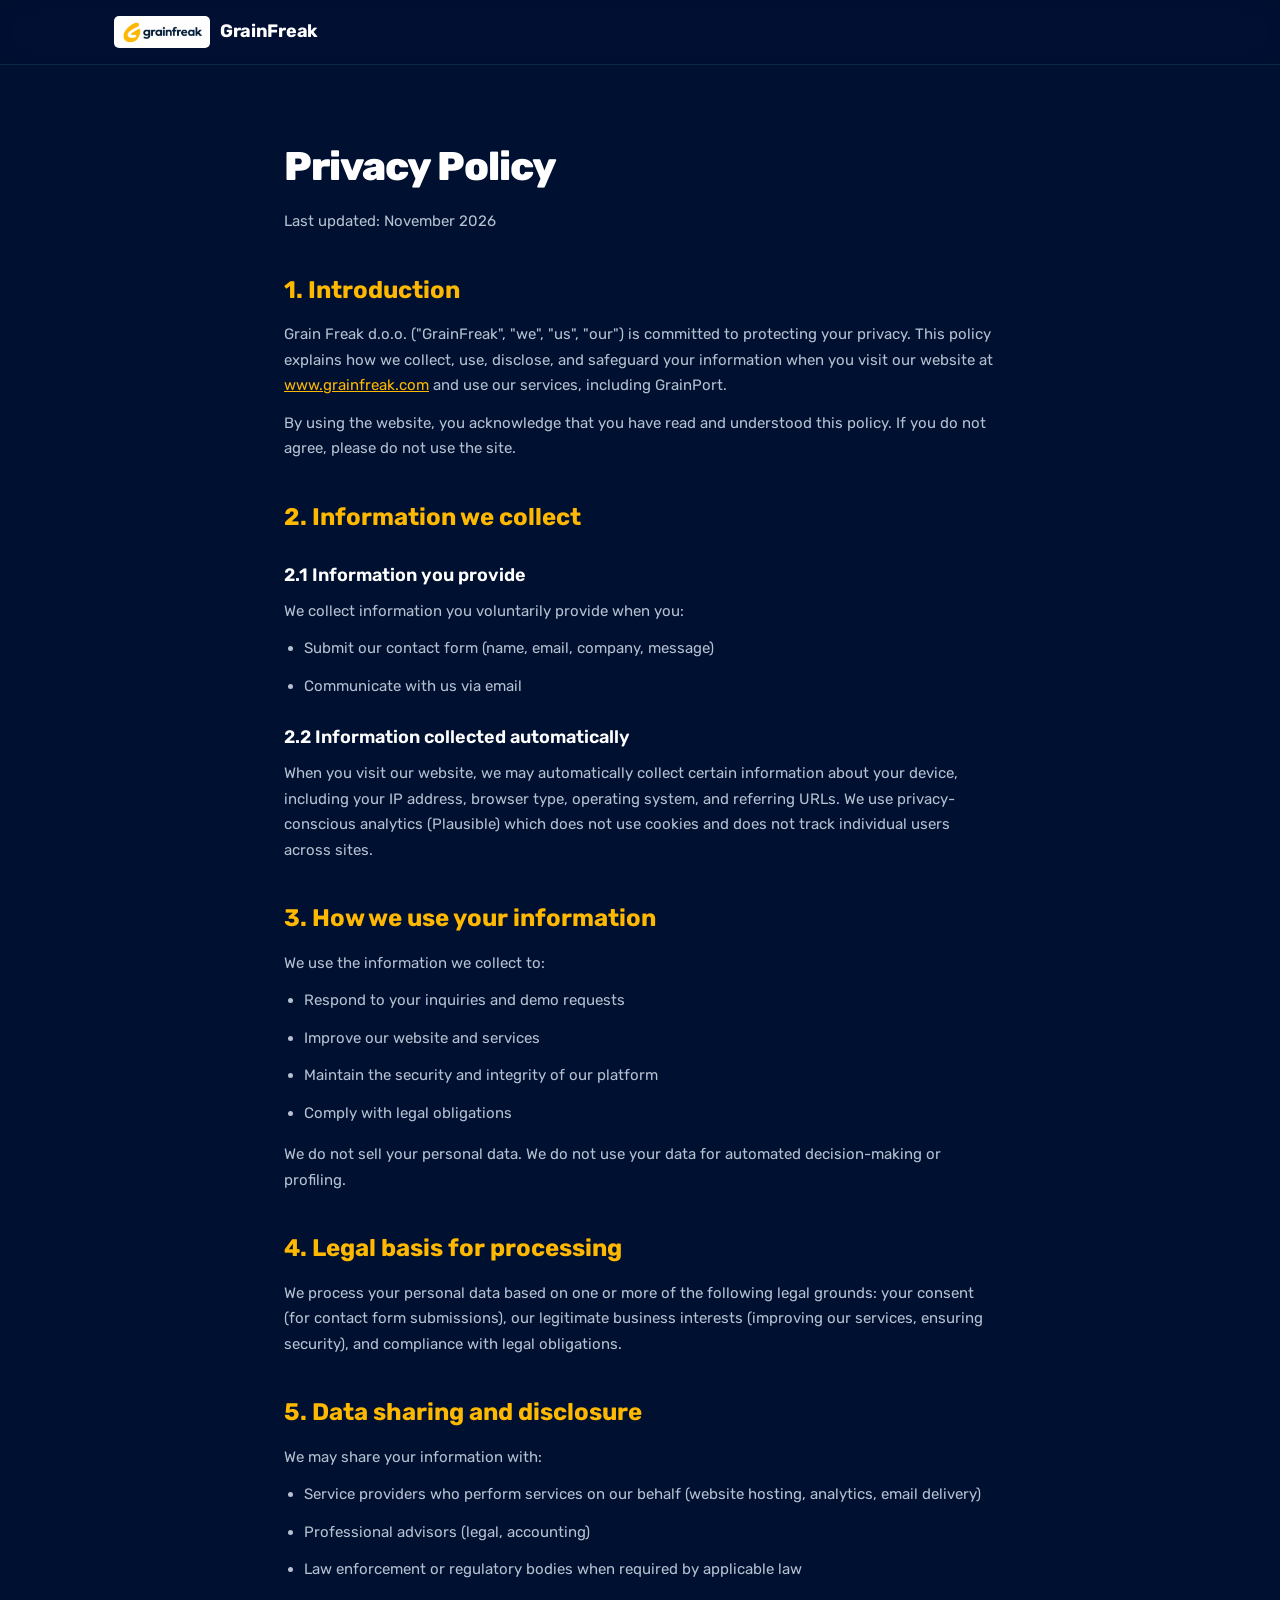
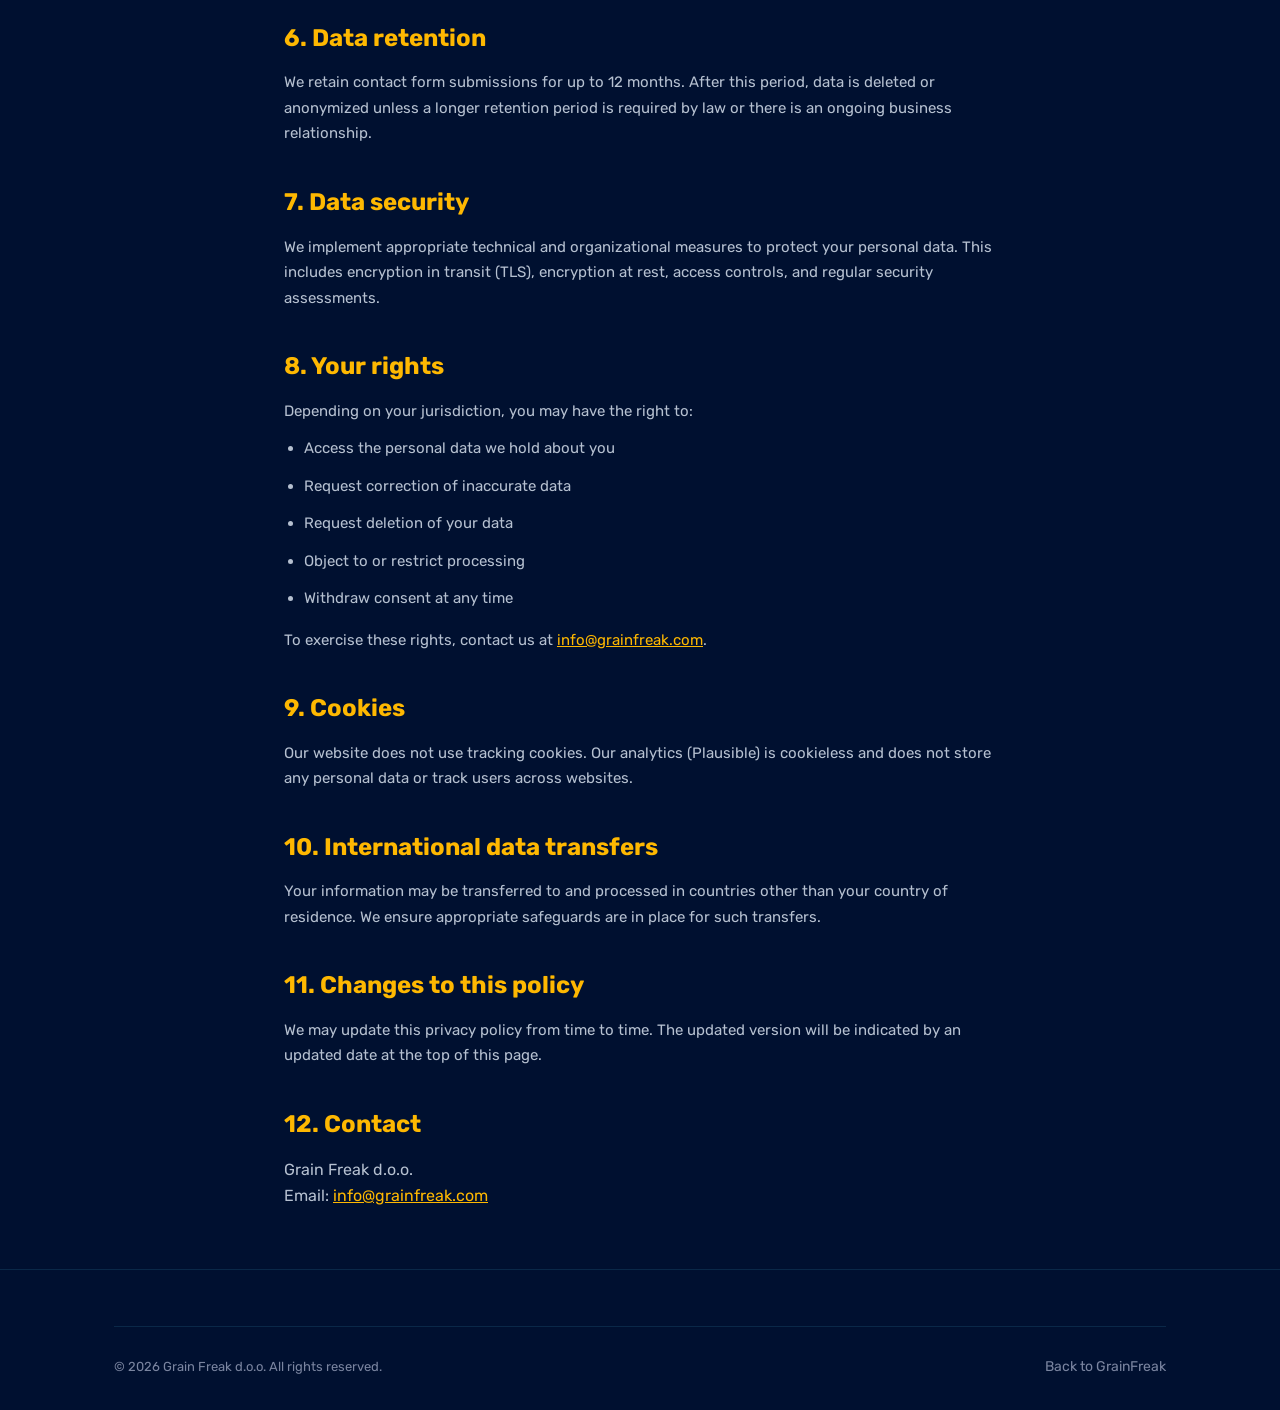
==== privacy.html @ d45683c0 "GrainFreak static website" ====
<!DOCTYPE html>
<html lang="en">
<head>
<meta charset="UTF-8">
<meta name="viewport" content="width=device-width, initial-scale=1.0">
<meta name="description" content="GrainFreak privacy policy — how we collect, use, and protect your data.">
<meta name="robots" content="noindex, follow">
<link rel="canonical" href="https://www.grainfreak.com/privacy">
<title>Privacy Policy — GrainFreak</title>
<link rel="icon" type="image/png" sizes="32x32" href="assets/favicon-32.png">
<link rel="icon" type="image/png" sizes="16x16" href="assets/favicon-16.png">
<link rel="icon" type="image/svg+xml" href="assets/favicon.svg">
<link rel="preconnect" href="https://fonts.googleapis.com">
<link rel="preconnect" href="https://fonts.gstatic.com" crossorigin>
<link href="https://fonts.googleapis.com/css2?family=Rubik:wght@400;500;600;700;800&display=swap" rel="stylesheet">
<link rel="stylesheet" href="assets/styles.css">
<style>
  .legal-page { padding: 80px 0 60px; }
  .legal-page h2 { font-size: 24px; font-weight: 700; color: var(--amber); margin-top: 36px; margin-bottom: 12px; }
  .legal-page h3 { font-size: 18px; font-weight: 600; color: var(--text); margin-top: 24px; margin-bottom: 8px; }
  .legal-page p, .legal-page li { font-size: 15px; color: var(--text-2); line-height: 1.7; margin-bottom: 12px; }
  .legal-page ul { padding-left: 20px; margin-bottom: 16px; }
  .legal-page a { color: var(--amber); text-decoration: underline; }
  .legal-page address { font-style: normal; color: var(--text-2); margin-top: 12px; }
  .legal-date { font-size: 14px; color: var(--text-3); margin-bottom: 32px; }
  .legal-page .wrap { max-width: 760px; }
</style>
</head>
<body>

<a href="#main-content" class="skip-link">Skip to content</a>

<nav role="navigation" aria-label="Main navigation">
  <div class="wrap nav-row">
    <a href="index.html" class="brand" aria-label="GrainFreak home">
      <img src="assets/grainfreak-logo2.jpg" alt="GrainFreak logo" style="height: 32px; border-radius: 5px;">
      <span>GrainFreak</span>
    </a>
  </div>
</nav>

<main id="main-content" class="legal-page">
  <div class="wrap">

    <h1 class="sec-title">Privacy Policy</h1>
    <p class="legal-date">Last updated: November 2026</p>

    <h2>1. Introduction</h2>
    <p>
      Grain Freak d.o.o. ("GrainFreak", "we", "us", "our") is committed to protecting your privacy.
      This policy explains how we collect, use, disclose, and safeguard your information when you visit
      our website at <a href="https://www.grainfreak.com">www.grainfreak.com</a> and use our services,
      including GrainPort.
    </p>
    <p>
      By using the website, you acknowledge that you have read and understood this policy.
      If you do not agree, please do not use the site.
    </p>

    <h2>2. Information we collect</h2>

    <h3>2.1 Information you provide</h3>
    <p>We collect information you voluntarily provide when you:</p>
    <ul>
      <li>Submit our contact form (name, email, company, message)</li>
      <li>Communicate with us via email</li>
    </ul>

    <h3>2.2 Information collected automatically</h3>
    <p>
      When you visit our website, we may automatically collect certain information about your device,
      including your IP address, browser type, operating system, and referring URLs. We use
      privacy-conscious analytics (Plausible) which does not use cookies and does not track
      individual users across sites.
    </p>

    <h2>3. How we use your information</h2>
    <p>We use the information we collect to:</p>
    <ul>
      <li>Respond to your inquiries and demo requests</li>
      <li>Improve our website and services</li>
      <li>Maintain the security and integrity of our platform</li>
      <li>Comply with legal obligations</li>
    </ul>
    <p>We do not sell your personal data. We do not use your data for automated decision-making or profiling.</p>

    <h2>4. Legal basis for processing</h2>
    <p>
      We process your personal data based on one or more of the following legal grounds:
      your consent (for contact form submissions), our legitimate business interests
      (improving our services, ensuring security), and compliance with legal obligations.
    </p>

    <h2>5. Data sharing and disclosure</h2>
    <p>We may share your information with:</p>
    <ul>
      <li>Service providers who perform services on our behalf (website hosting, analytics, email delivery)</li>
      <li>Professional advisors (legal, accounting)</li>
      <li>Law enforcement or regulatory bodies when required by applicable law</li>
    </ul>

    <h2>6. Data retention</h2>
    <p>
      We retain contact form submissions for up to 12 months. After this period, data is
      deleted or anonymized unless a longer retention period is required by law or there is
      an ongoing business relationship.
    </p>

    <h2>7. Data security</h2>
    <p>
      We implement appropriate technical and organizational measures to protect your personal data.
      This includes encryption in transit (TLS), encryption at rest, access controls, and regular
      security assessments.
    </p>

    <h2>8. Your rights</h2>
    <p>Depending on your jurisdiction, you may have the right to:</p>
    <ul>
      <li>Access the personal data we hold about you</li>
      <li>Request correction of inaccurate data</li>
      <li>Request deletion of your data</li>
      <li>Object to or restrict processing</li>
      <li>Withdraw consent at any time</li>
    </ul>
    <p>
      To exercise these rights, contact us at
      <a href="mailto:info@grainfreak.com">info@grainfreak.com</a>.
    </p>

    <h2>9. Cookies</h2>
    <p>
      Our website does not use tracking cookies. Our analytics (Plausible) is cookieless
      and does not store any personal data or track users across websites.
    </p>

    <h2>10. International data transfers</h2>
    <p>
      Your information may be transferred to and processed in countries other than your country
      of residence. We ensure appropriate safeguards are in place for such transfers.
    </p>

    <h2>11. Changes to this policy</h2>
    <p>
      We may update this privacy policy from time to time. The updated version will be indicated
      by an updated date at the top of this page.
    </p>

    <h2>12. Contact</h2>
    <address>
      Grain Freak d.o.o.<br>
      Email: <a href="mailto:info@grainfreak.com">info@grainfreak.com</a>
    </address>

  </div>
</main>

<footer role="contentinfo">
  <div class="wrap">
    <div class="footer-bottom" style="margin-top: 0; border-top: 1px solid var(--border); padding-top: 28px;">
      <span>&copy; 2026 Grain Freak d.o.o. All rights reserved.</span>
      <span><a href="index.html">Back to GrainFreak</a></span>
    </div>
  </div>
</footer>

</body>
</html>
---- assets/styles.css ----
:root {
  --bg: #001030;
  --bg-1: #031535;
  --bg-2: #062040;
  --bg-light: #F8F8F5;
  --surface: #062040;
  --surface-2: #0A2848;
  --surface-light: #FFFFFF;
  --border: #0A2848;
  --border-2: #123055;
  --border-light: #E5E3DE;
  --text: #FFFFFF;
  --text-2: #B5C0D0;
  --text-3: #7A85A0;
  --text-dark: #001030;
  --text-dark-2: #3A4055;
  --text-dark-3: #6A7085;
  --amber: #FEB801;
  --amber-light: #FFCB2E;
  --amber-dark: #C69946;
  --amber-glow: rgba(254, 184, 1, 0.12);
  --amber-glow-strong: rgba(254, 184, 1, 0.2);
  --error: #E5484D;
  --error-bg: rgba(229, 72, 77, 0.1);
  --success: #30A46C;
  --success-bg: rgba(48, 164, 108, 0.1);
  --focus-ring: rgba(254, 184, 1, 0.6);
  --radius: 12px;
  --radius-lg: 20px;
  --max: 1100px;
  --font: 'Rubik', -apple-system, BlinkMacSystemFont, 'Segoe UI', sans-serif;
}

* { margin: 0; padding: 0; box-sizing: border-box; }
html { scroll-behavior: smooth; }
body {
  font-family: var(--font);
  background: var(--bg);
  color: var(--text);
  line-height: 1.65;
  font-size: 16px;
  -webkit-font-smoothing: antialiased;
  overflow-x: hidden;
}
.wrap { max-width: var(--max); margin: 0 auto; padding: 0 24px; }

/* ------ A11Y UTILS ------ */
.sr-only {
  position: absolute; width: 1px; height: 1px; padding: 0; margin: -1px;
  overflow: hidden; clip: rect(0,0,0,0); white-space: nowrap; border: 0;
}
.skip-link {
  position: absolute; top: -100%; left: 16px; z-index: 200;
  padding: 12px 20px; background: var(--amber); color: var(--bg);
  font-weight: 700; font-size: 14px; border-radius: 0 0 8px 8px;
  text-decoration: none; transition: top 0.15s;
}
.skip-link:focus { top: 0; }
.required { color: var(--error); }

/* ------ FOCUS ------ */
:focus-visible {
  outline: 2px solid var(--focus-ring);
  outline-offset: 2px;
  border-radius: 4px;
}
.btn:focus-visible,
.nav-cta:focus-visible,
.tab:focus-visible { outline-offset: 3px; border-radius: 100px; }
input:focus-visible,
textarea:focus-visible,
select:focus-visible {
  border-color: var(--amber) !important;
  box-shadow: 0 0 0 3px var(--amber-glow-strong);
  outline: none;
  border-radius: 8px;
}

/* ------ NAV ------ */
nav {
  position: sticky; top: 0; z-index: 100;
  background: rgba(0, 16, 48, 0.85);
  backdrop-filter: blur(20px) saturate(180%);
  -webkit-backdrop-filter: blur(20px) saturate(180%);
  border-bottom: 1px solid var(--border);
}
.nav-row { display: flex; align-items: center; justify-content: space-between; height: 64px; }
.brand { display: flex; align-items: center; gap: 10px; font-weight: 700; font-size: 18px; color: var(--text); text-decoration: none; letter-spacing: -0.3px; }
.brand img { height: 30px; border-radius: 5px; }
.nav-links { display: flex; gap: 32px; list-style: none; align-items: center; }
.nav-links a { color: var(--text-2); text-decoration: none; font-size: 14px; font-weight: 500; transition: color 0.15s; }
.nav-links a:hover { color: var(--amber); }
.nav-cta { background: var(--amber); color: var(--bg) !important; padding: 8px 18px; border-radius: 100px; font-weight: 600; transition: all 0.15s; }
.nav-cta:hover { background: var(--amber-light); transform: translateY(-1px); box-shadow: 0 4px 20px var(--amber-glow-strong); }
.nav-btn { display: none; background: none; border: none; cursor: pointer; font-size: 20px; color: var(--text); padding: 8px; }

/* ------ HERO ------ */
.hero { padding: 120px 0 100px; position: relative; overflow: hidden; }
.hero-glow {
  position: absolute; top: -30%; right: -10%; width: 700px; height: 700px;
  background: radial-gradient(circle, var(--amber-glow), transparent 60%);
  pointer-events: none; z-index: 0;
}
.hero-glow-2 {
  position: absolute; bottom: -20%; left: -10%; width: 500px; height: 500px;
  background: radial-gradient(circle, var(--amber-glow-strong), transparent 60%);
  pointer-events: none; z-index: 0;
}
.hero-content { position: relative; z-index: 1; text-align: center; max-width: 760px; margin: 0 auto; }
.hero-badge {
  display: inline-flex; align-items: center; gap: 8px;
  background: var(--amber-glow); border: 1px solid rgba(254, 184, 1, 0.2);
  color: var(--amber); padding: 6px 16px; border-radius: 100px;
  font-size: 12px; font-weight: 600; letter-spacing: 0.3px; margin-bottom: 28px;
}
.hero-badge::before { content: ''; width: 6px; height: 6px; border-radius: 50%; background: var(--amber); }
.hero h1 { font-size: 56px; font-weight: 800; line-height: 1.05; letter-spacing: -1.5px; margin-bottom: 24px; }
.hero h1 .a1 { color: var(--amber); }
.hero h1 .a2 { color: var(--text-2); }
.hero-sub { font-size: 19px; color: var(--text-2); margin-bottom: 40px; max-width: 580px; margin-inline: auto; }
.hero-actions { display: flex; gap: 12px; justify-content: center; flex-wrap: wrap; }
.btn { display: inline-flex; align-items: center; gap: 8px; padding: 14px 28px; border-radius: 100px; font-weight: 600; font-size: 15px; text-decoration: none; transition: all 0.15s; cursor: pointer; border: none; font-family: var(--font); }
.btn-amber { background: var(--amber); color: var(--bg); }
.btn-amber:hover { background: var(--amber-light); transform: translateY(-2px); box-shadow: 0 6px 30px var(--amber-glow-strong); }
.btn-line { background: transparent; color: var(--text); border: 1px solid var(--border-2); }
.btn-line:hover { border-color: var(--amber); color: var(--amber); }
.btn:disabled { opacity: 0.5; cursor: not-allowed; transform: none !important; box-shadow: none !important; }

/* ------ LOGO STRIP ------ */
.logo-strip { padding: 40px 0; border-top: 1px solid var(--border); border-bottom: 1px solid var(--border); }
.logo-strip-inner { display: flex; justify-content: center; gap: 48px; flex-wrap: wrap; align-items: center; }
.logo-strip span { font-size: 14px; font-weight: 600; color: var(--text-3); letter-spacing: 0.5px; opacity: 0.5; }

/* ------ SECTIONS ------ */
section { padding: 100px 0; }
.sec-label { font-size: 12px; font-weight: 700; letter-spacing: 1.2px; text-transform: uppercase; color: var(--amber); margin-bottom: 14px; }
.sec-title { font-size: 40px; font-weight: 800; line-height: 1.1; letter-spacing: -1px; margin-bottom: 20px; }
.sec-desc { font-size: 17px; color: var(--text-2); max-width: 540px; margin-bottom: 56px; }
.centered { text-align: center; }
.centered .sec-desc { margin-inline: auto; }

/* ------ LIGHT SECTIONS ------ */
section.light {
  background: var(--bg-light) url('assets/bg-image.jpg') no-repeat center center / cover;
  background-attachment: fixed;
  color: var(--text-dark);
}
section.light .sec-label { color: var(--amber-dark); }
section.light .sec-title { color: var(--text-dark); }
section.light .sec-desc { color: var(--text-dark-2); }
section.light .card { background: rgba(255,255,255,0.92); border-color: var(--border-light); color: var(--text-dark); backdrop-filter: blur(6px); }
section.light .card h3 { color: var(--text-dark); }
section.light .card p { color: var(--text-dark-3); }
section.light .card:hover { border-color: var(--amber); box-shadow: 0 8px 32px var(--amber-glow-strong); }
section.light .card-icon { background: var(--amber-glow); }
section.light .card-icon svg { color: var(--amber-dark); }
section.light .tab { background: rgba(255,255,255,0.92); border-color: var(--border-light); color: var(--text-dark-3); }
section.light .tab:hover { border-color: #D5D5D0; color: var(--text-dark); }
section.light .tab.active { background: var(--amber); color: var(--bg); border-color: var(--amber); }
section.light .showcase h3 { color: var(--text-dark); }
section.light .showcase p { color: var(--text-dark-2); }
section.light .checklist li { color: var(--text-dark); }
section.light .pilot-card { background: rgba(255,255,255,0.92); border-color: var(--border-light); color: var(--text-dark); backdrop-filter: blur(6px); }
section.light .pilot-card h3 { color: var(--text-dark); }
section.light .pilot-card p { color: var(--text-dark-2); }
section.light .pilot-icon { background: var(--amber-glow); }
section.light .pilot-icon svg { color: var(--amber-dark); }

/* ------ CARDS ------ */
.cards { display: grid; grid-template-columns: repeat(3, 1fr); gap: 20px; }
.card { background: var(--surface); border: 1px solid var(--border); border-radius: var(--radius); padding: 32px 28px; transition: all 0.25s; }
.card:hover { border-color: var(--amber); background: var(--surface-2); transform: translateY(-4px); box-shadow: 0 8px 32px var(--amber-glow-strong); }
.card-icon { width: 44px; height: 44px; border-radius: 12px; display: flex; align-items: center; justify-content: center; background: var(--amber-glow); margin-bottom: 22px; }
.card-icon svg { width: 22px; height: 22px; color: var(--amber); }
.card h3 { font-size: 18px; font-weight: 700; color: var(--text); margin-bottom: 10px; }
.card p { font-size: 14px; color: var(--text-2); line-height: 1.6; }

/* ------ HOW IT WORKS ------ */
.steps { display: flex; align-items: flex-start; gap: 0; margin-bottom: 48px; }
.step { flex: 1; text-align: center; padding: 0 12px; }
.step-num { font-size: 48px; font-weight: 800; color: var(--amber); letter-spacing: -1px; line-height: 1; margin-bottom: 16px; }
.step-title { font-size: 18px; font-weight: 700; color: var(--text); margin-bottom: 10px; }
.step-desc { font-size: 14px; color: var(--text-2); line-height: 1.6; }
.step-arrow { display: flex; align-items: flex-start; padding-top: 18px; font-size: 24px; color: var(--amber); opacity: 0.4; flex-shrink: 0; }
.info-callout {
  border-left: 4px solid var(--amber);
  background: var(--amber-glow);
  border-radius: 0 8px 8px 0;
  padding: 20px 24px;
  max-width: 700px;
  margin: 0 auto;
}
.info-callout p { font-size: 14px; color: var(--text-2); line-height: 1.6; }
.info-callout strong { color: var(--amber); }

/* ------ SHOWCASE ------ */
.showcase { display: grid; grid-template-columns: 1fr 1fr; gap: 56px; align-items: center; margin-bottom: 80px; }
.showcase.flip { direction: rtl; }
.showcase.flip > * { direction: ltr; }
.showcase-visual { background: var(--surface); border: 1px solid var(--border); border-radius: var(--radius-lg); min-height: 340px; display: flex; align-items: center; justify-content: center; overflow: hidden; position: relative; }
.showcase-visual::before { content: ''; position: absolute; inset: 0; background: radial-gradient(circle at 50% 40%, var(--amber-glow), transparent 70%); pointer-events: none; }
.badge { display: inline-block; font-size: 11px; font-weight: 600; text-transform: uppercase; letter-spacing: 0.5px; padding: 5px 14px; border-radius: 100px; margin-bottom: 18px; }
.b-live { background: var(--amber); color: var(--bg); }
.b-dev { background: var(--surface-2); color: var(--amber); border: 1px solid var(--amber); }
.showcase h3 { font-size: 26px; font-weight: 700; color: var(--text); margin-bottom: 16px; }
.showcase p { font-size: 15px; color: var(--text-2); margin-bottom: 24px; }
.checklist { list-style: none; margin-bottom: 28px; }
.checklist li { display: flex; align-items: flex-start; gap: 10px; font-size: 14px; color: var(--text); margin-bottom: 12px; }
.checklist li::before { content: '✓'; color: var(--amber); font-weight: 700; flex-shrink: 0; }

/* ------ TABS ------ */
.tabs { display: flex; gap: 8px; margin-bottom: 32px; flex-wrap: wrap; justify-content: center; }
.tab { padding: 10px 20px; border-radius: 100px; background: var(--surface); border: 1px solid var(--border); color: var(--text-2); font-size: 14px; font-weight: 600; cursor: pointer; transition: all 0.15s; font-family: var(--font); }
.tab:hover { color: var(--text); border-color: var(--border-2); }
.tab.active { background: var(--amber); color: var(--bg); border-color: var(--amber); }
.tab-content { display: none; }
.tab-content.active { display: block; animation: fadeIn 0.3s ease; }
@keyframes fadeIn { from { opacity: 0; transform: translateY(8px); } to { opacity: 1; transform: none; } }

/* ------ PILOT PROGRAM ------ */
.pilot-cards { display: grid; grid-template-columns: repeat(3, 1fr); gap: 20px; margin-top: 56px; }
.pilot-card { background: var(--surface); border: 1px solid var(--border); border-radius: var(--radius); padding: 32px 28px; text-align: center; transition: all 0.25s; }
.pilot-card:hover { border-color: var(--amber); background: var(--surface-2); transform: translateY(-4px); box-shadow: 0 8px 32px var(--amber-glow-strong); }
.pilot-icon { width: 48px; height: 48px; border-radius: 14px; display: flex; align-items: center; justify-content: center; background: var(--amber-glow); margin: 0 auto 20px auto; }
.pilot-icon svg { width: 24px; height: 24px; color: var(--amber); }
.pilot-card h3 { font-size: 18px; font-weight: 700; color: var(--text); margin-bottom: 10px; }
.pilot-card p { font-size: 14px; color: var(--text-2); line-height: 1.6; }
.pilot-cta { text-align: center; margin-top: 40px; }

/* ------ CTA & CONTACT ------ */
.cta-band { background: linear-gradient(135deg, var(--bg-1), var(--surface)); border: 1px solid var(--border-2); border-radius: 28px; padding: 64px 48px; text-align: center; margin: 80px 0; position: relative; overflow: hidden; }
.cta-band::before { content: ''; position: absolute; inset: 0; background: radial-gradient(circle at 30% 50%, var(--amber-glow-strong), transparent 60%); pointer-events: none; }
.cta-band > * { position: relative; z-index: 1; }
.cta-band h2 { font-size: 36px; font-weight: 800; color: var(--text); margin-bottom: 16px; letter-spacing: -0.5px; }
.cta-band p { font-size: 16px; color: var(--text-2); margin-bottom: 32px; max-width: 480px; margin-inline: auto; }
.cta-band .btn { background: var(--amber); color: var(--bg); }
.cta-band .btn:hover { background: var(--amber-light); transform: translateY(-2px); box-shadow: 0 6px 30px var(--amber-glow-strong); }
.contact-alt { margin-top: 24px; }
.contact-alt p { font-size: 14px; color: var(--text-3); }
.contact-alt a { color: var(--amber); text-decoration: none; font-weight: 500; }
.contact-alt a:hover { color: var(--amber-light); }

/* ------ CONTACT FORM ------ */
.contact-form { text-align: left; max-width: 560px; margin: 32px auto 0 auto; }
.form-row { display: grid; grid-template-columns: 1fr 1fr; gap: 16px; }
.form-group { margin-bottom: 16px; }
.form-group label { display: block; font-size: 13px; font-weight: 600; color: var(--text-2); margin-bottom: 6px; }
.form-group input,
.form-group textarea,
.form-group select {
  width: 100%; padding: 12px 16px;
  background: rgba(255,255,255,0.08); border: 1px solid var(--border-2);
  border-radius: 8px; color: var(--text); font-size: 15px;
  font-family: var(--font); line-height: 1.5;
  transition: border-color 0.15s, box-shadow 0.15s;
}
.form-group input::placeholder,
.form-group textarea::placeholder { color: var(--text-3); }
.form-group select { appearance: none; background-image: url("data:image/svg+xml,%3Csvg xmlns='http://www.w3.org/2000/svg' width='12' height='12' viewBox='0 0 12 12'%3E%3Cpath fill='%237A85A0' d='M6 8L1 3h10z'/%3E%3C/svg%3E"); background-repeat: no-repeat; background-position: right 16px center; padding-right: 40px; cursor: pointer; }
.form-group select option { background: var(--bg-1); color: var(--text); }
.form-group input.input-error,
.form-group textarea.input-error,
.form-group select.input-error { border-color: var(--error); background: var(--error-bg); }
.form-error { display: none; font-size: 12px; color: var(--error); margin-top: 4px; }
.form-error.visible { display: block; }
.form-status { margin-top: 20px; font-size: 14px; }
.form-status.success { color: var(--success); background: var(--success-bg); border: 1px solid var(--success); border-radius: 8px; padding: 14px 18px; }
.form-status.error { color: var(--error); background: var(--error-bg); border: 1px solid var(--error); border-radius: 8px; padding: 14px 18px; }
.form-submit { width: 100%; justify-content: center; margin-top: 8px; }

/* ------ FOOTER ------ */
footer { border-top: 1px solid var(--border); padding: 56px 0 32px; }
.footer-grid { display: grid; grid-template-columns: 2fr 1fr 1fr; gap: 48px; }
.footer-brand p { font-size: 14px; color: var(--text-3); margin-top: 14px; max-width: 320px; line-height: 1.6; }
footer h4 { font-size: 13px; font-weight: 600; color: var(--text); margin-bottom: 16px; text-transform: uppercase; letter-spacing: 0.5px; }
footer ul { list-style: none; }
footer li { margin-bottom: 12px; }
footer li a, footer a { color: var(--text-3); text-decoration: none; font-size: 14px; transition: color 0.15s; }
footer li a:hover, footer a:hover { color: var(--amber); }
.footer-bottom { margin-top: 40px; padding-top: 28px; border-top: 1px solid var(--border); display: flex; justify-content: space-between; align-items: center; font-size: 13px; color: var(--text-3); }
.footer-bottom a { color: var(--text-3); }
.footer-bottom a:hover { color: var(--amber); }

/* ------ RESPONSIVE ------ */
@media (max-width: 768px) {
  .hero h1 { font-size: 36px; }
  .sec-title { font-size: 28px; }
  .cards, .pilot-cards { grid-template-columns: 1fr; }
  .showcase { grid-template-columns: 1fr; gap: 32px; }
  .showcase.flip { direction: ltr; }
  .steps { flex-direction: column; gap: 32px; }
  .step-arrow { display: none; }
  .form-row { grid-template-columns: 1fr; }
  .metrics { grid-template-columns: repeat(2, 1fr); }
  .nav-links { display: none; position: absolute; top: 64px; left: 0; right: 0; background: var(--bg-1); flex-direction: column; padding: 16px 24px; border-bottom: 1px solid var(--border); gap: 12px; }
  .nav-links.open { display: flex; }
  .nav-btn { display: block; }
  .footer-grid { grid-template-columns: 1fr; }
  .cta-band { padding: 40px 24px; }
  section.light { background-attachment: scroll; }
}
@media (max-width: 480px) { .metrics { grid-template-columns: 1fr; } }
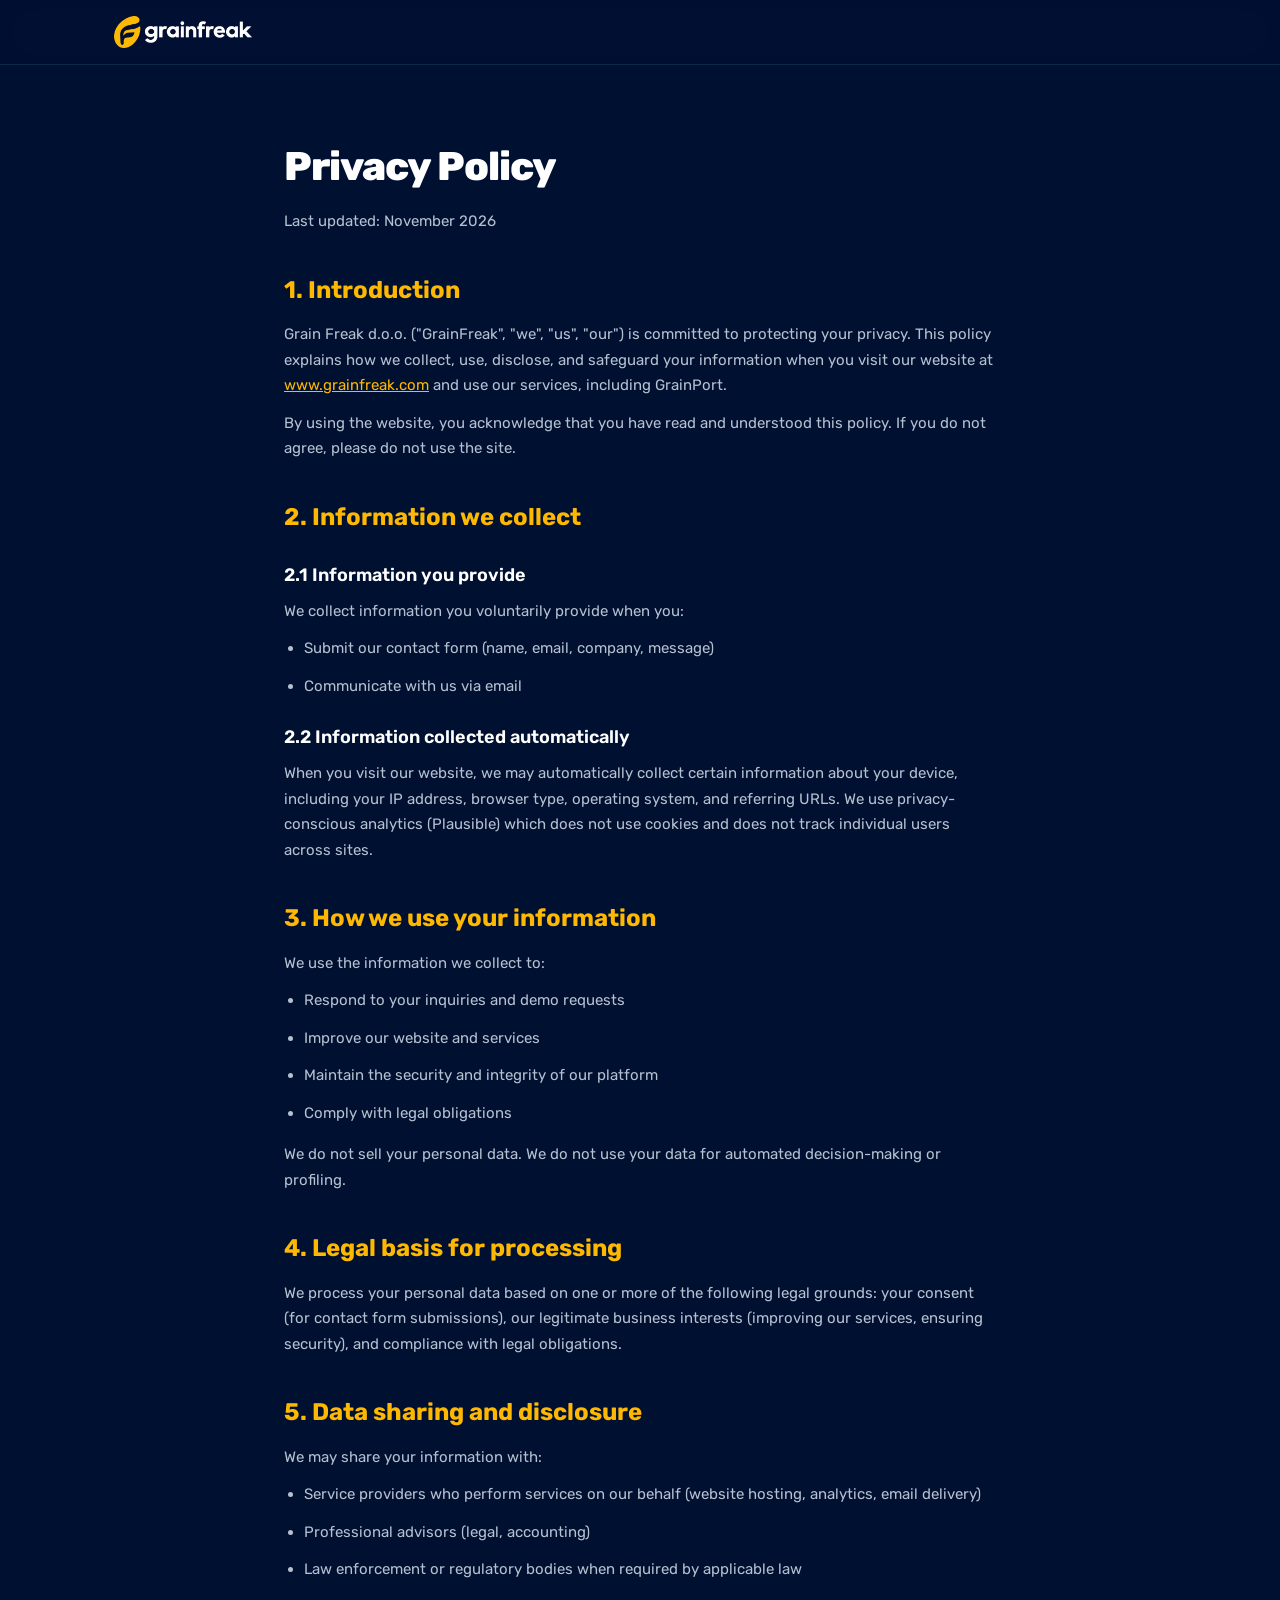
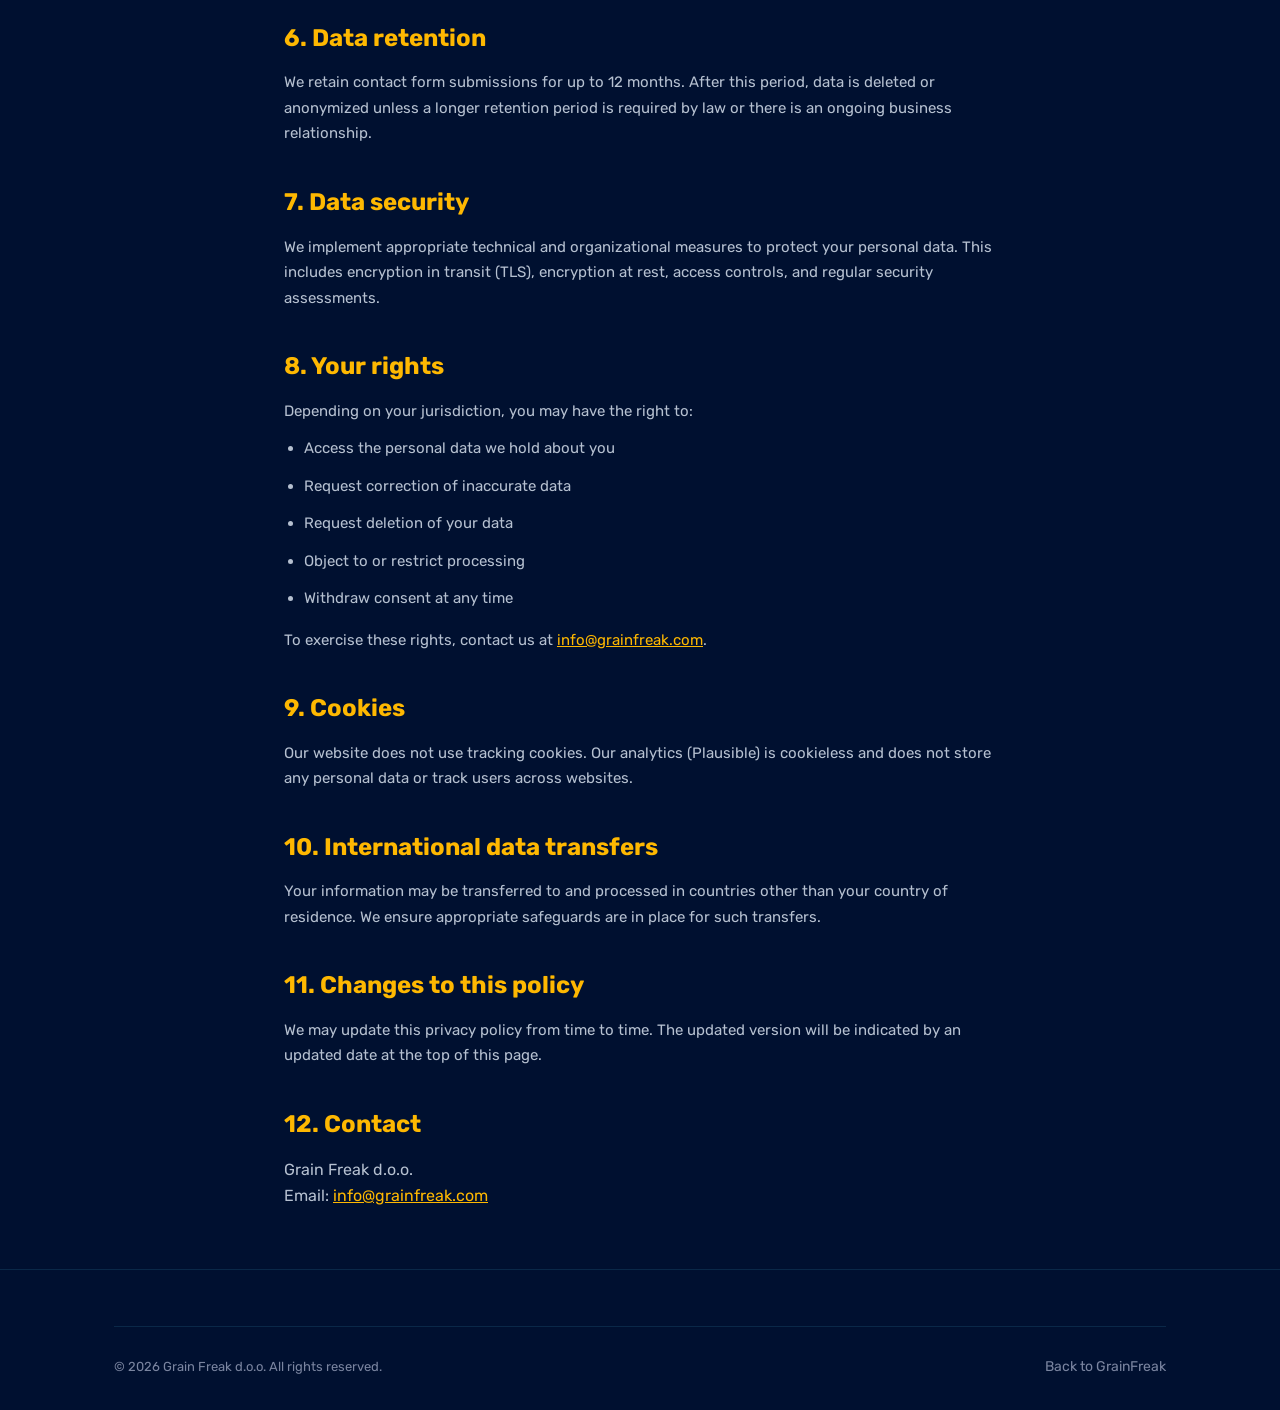
==== commit cd315ff8: "Updated static website for CloudFlare" ====
--- a/privacy.html
+++ b/privacy.html
@@ -9,7 +9,6 @@
 <title>Privacy Policy — GrainFreak</title>
 <link rel="icon" type="image/png" sizes="32x32" href="assets/favicon-32.png">
 <link rel="icon" type="image/png" sizes="16x16" href="assets/favicon-16.png">
-<link rel="icon" type="image/svg+xml" href="assets/favicon.svg">
 <link rel="preconnect" href="https://fonts.googleapis.com">
 <link rel="preconnect" href="https://fonts.gstatic.com" crossorigin>
 <link href="https://fonts.googleapis.com/css2?family=Rubik:wght@400;500;600;700;800&display=swap" rel="stylesheet">
@@ -33,8 +32,7 @@
 <nav role="navigation" aria-label="Main navigation">
   <div class="wrap nav-row">
     <a href="index.html" class="brand" aria-label="GrainFreak home">
-      <img src="assets/grainfreak-logo2.jpg" alt="GrainFreak logo" style="height: 32px; border-radius: 5px;">
-      <span>GrainFreak</span>
+      <img src="assets/grainfreak-logo.png" alt="GrainFreak" style="height: 32px; width: auto;">
     </a>
   </div>
 </nav>
--- a/assets/styles.css
+++ b/assets/styles.css
@@ -85,8 +85,8 @@
   border-bottom: 1px solid var(--border);
 }
 .nav-row { display: flex; align-items: center; justify-content: space-between; height: 64px; }
-.brand { display: flex; align-items: center; gap: 10px; font-weight: 700; font-size: 18px; color: var(--text); text-decoration: none; letter-spacing: -0.3px; }
-.brand img { height: 30px; border-radius: 5px; }
+.brand { display: flex; align-items: center; font-weight: 700; font-size: 18px; color: var(--text); text-decoration: none; letter-spacing: -0.3px; }
+.brand img { height: 34px; width: auto; display: block; }
 .nav-links { display: flex; gap: 32px; list-style: none; align-items: center; }
 .nav-links a { color: var(--text-2); text-decoration: none; font-size: 14px; font-weight: 500; transition: color 0.15s; }
 .nav-links a:hover { color: var(--amber); }
@@ -141,7 +141,7 @@
 
 /* ------ LIGHT SECTIONS ------ */
 section.light {
-  background: var(--bg-light) url('assets/bg-image.jpg') no-repeat center center / cover;
+  background: var(--bg-light) url('bg-image.jpg') no-repeat center center / cover;
   background-attachment: fixed;
   color: var(--text-dark);
 }
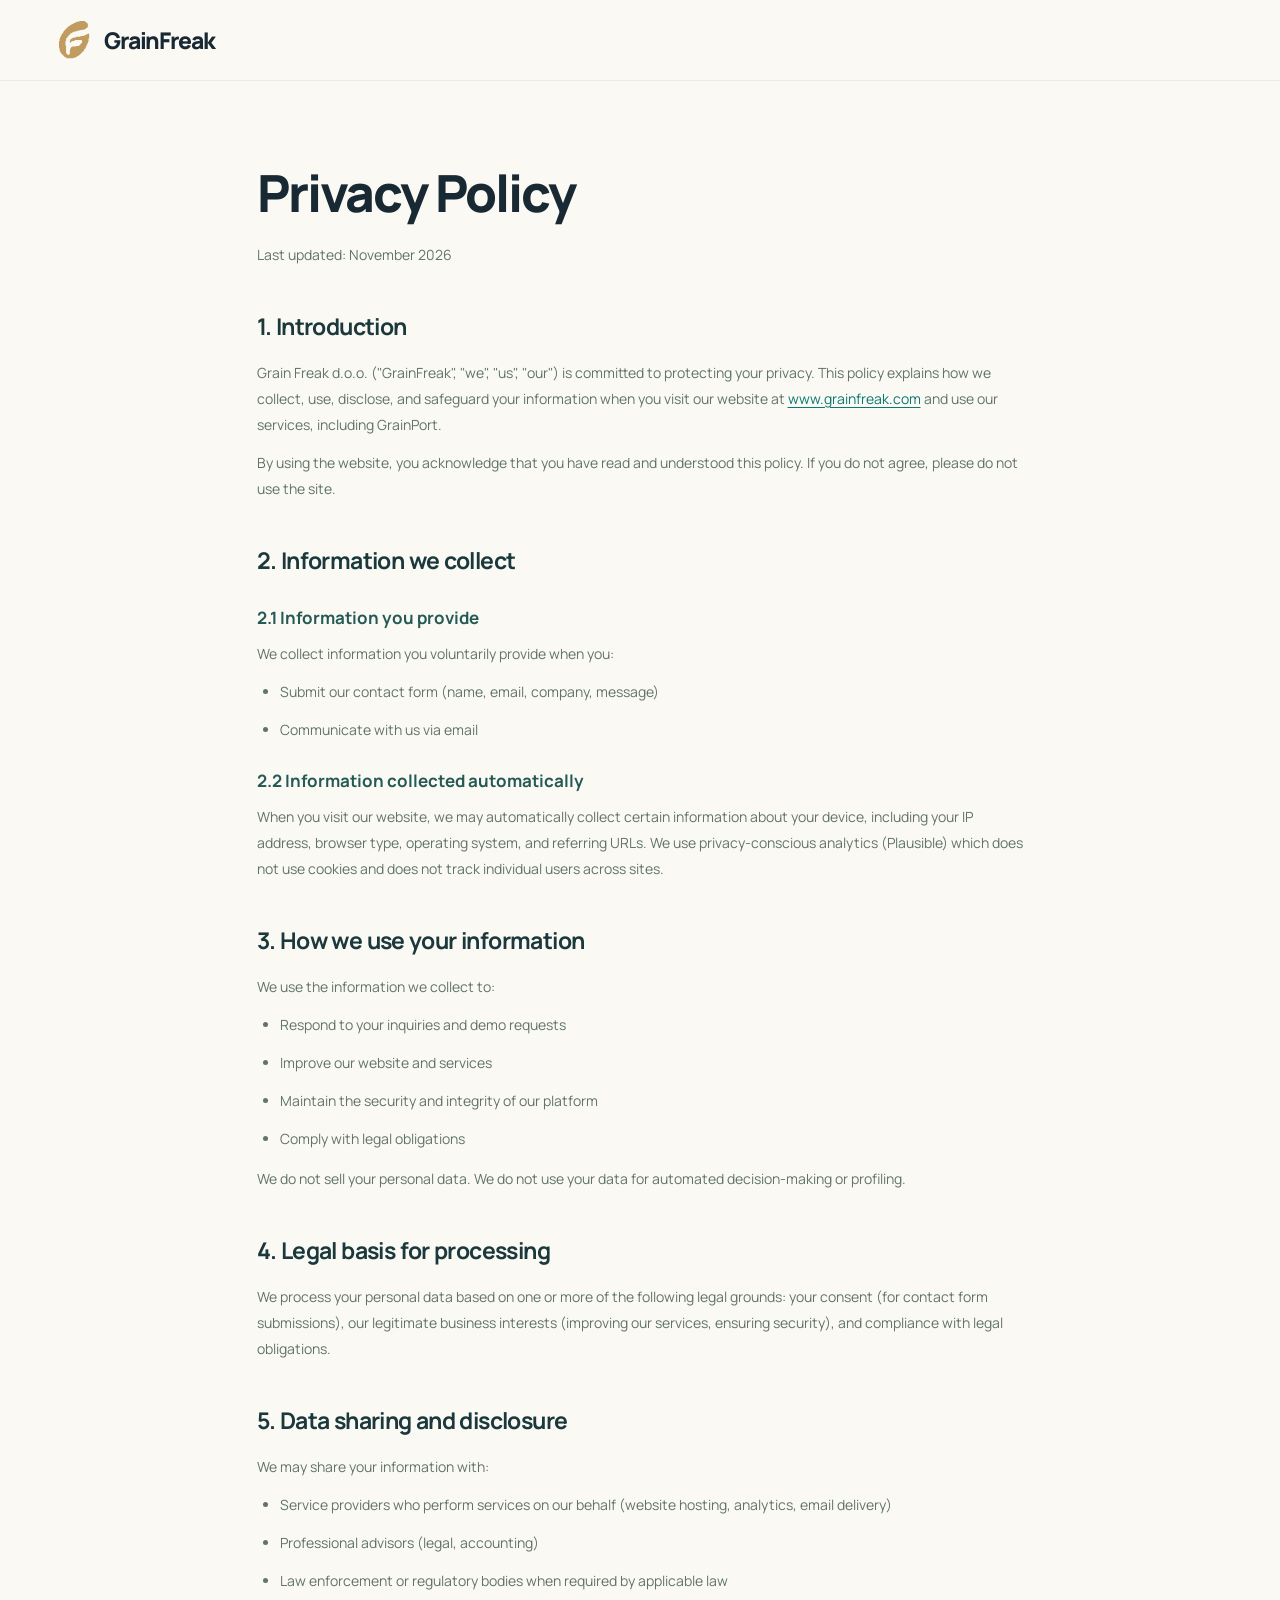
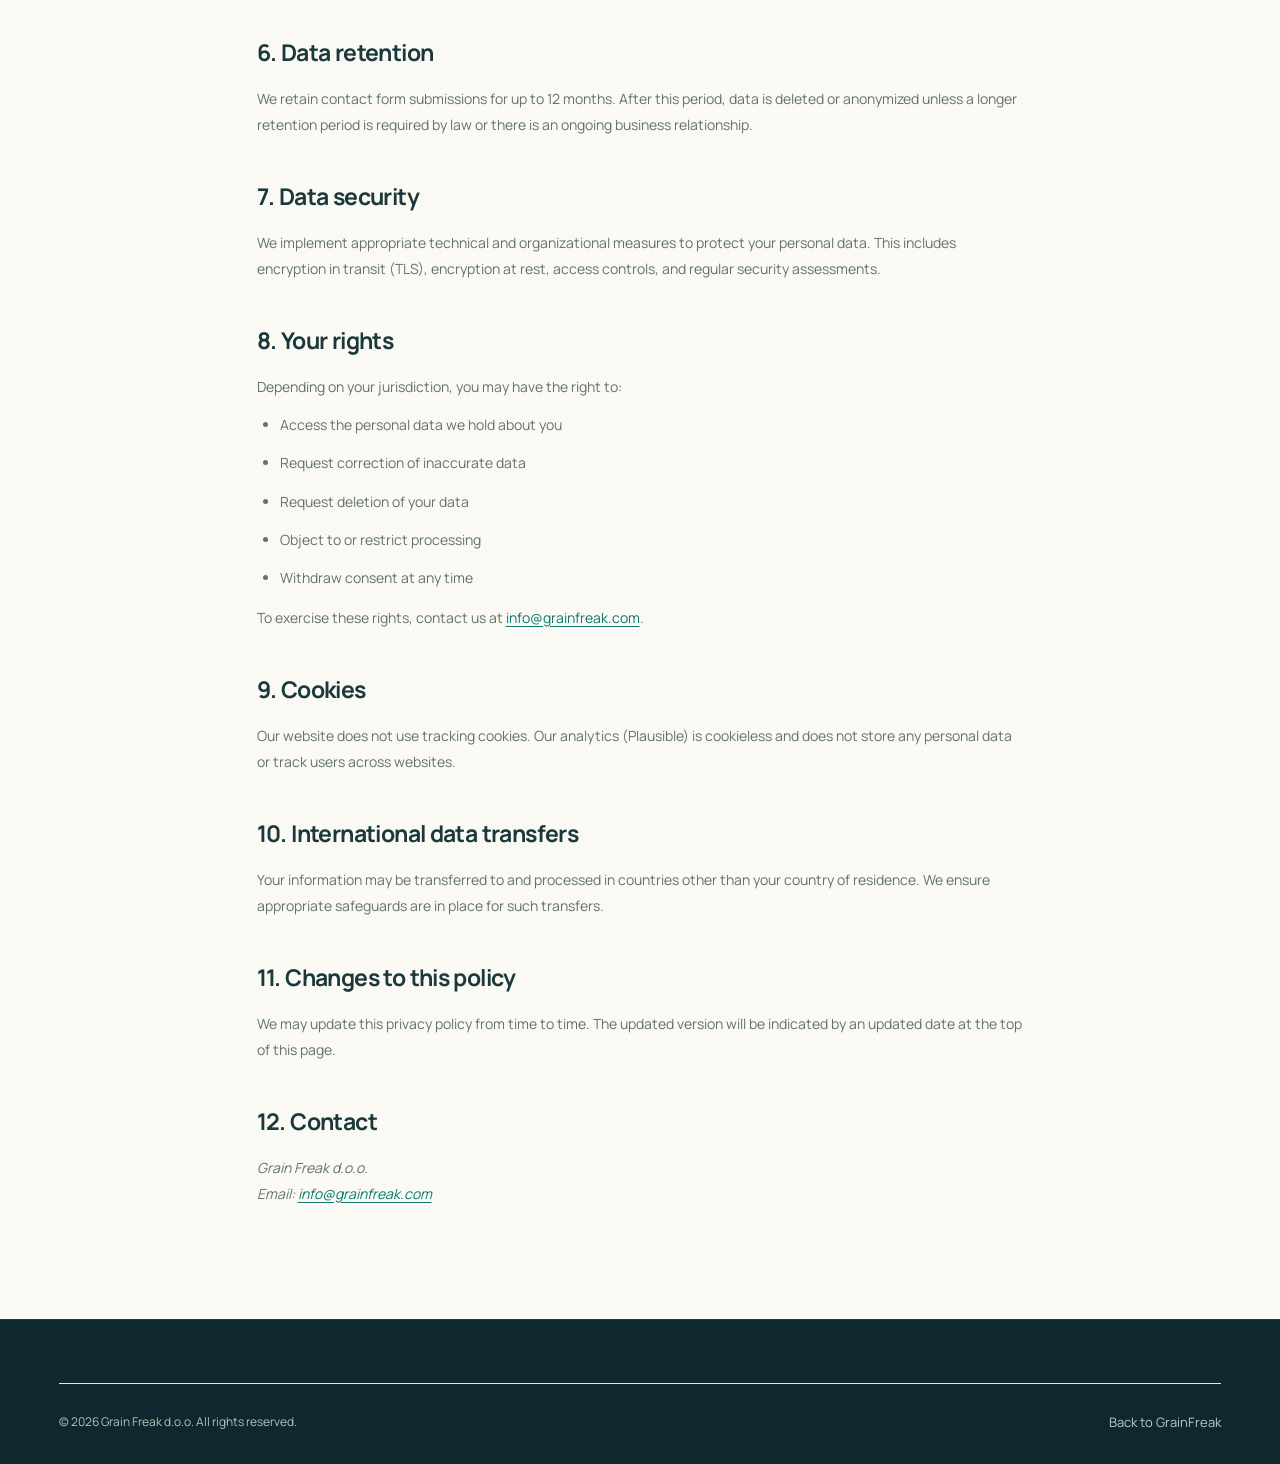
==== commit 4ef559ad: "Manual changes to website" ====
--- a/privacy.html
+++ b/privacy.html
@@ -1,165 +1,132 @@
 <!DOCTYPE html>
+
 <html lang="en">
 <head>
-<meta charset="UTF-8">
-<meta name="viewport" content="width=device-width, initial-scale=1.0">
-<meta name="description" content="GrainFreak privacy policy — how we collect, use, and protect your data.">
-<meta name="robots" content="noindex, follow">
-<link rel="canonical" href="https://www.grainfreak.com/privacy">
+<meta charset="utf-8"/>
+<meta content="width=device-width, initial-scale=1.0" name="viewport"/>
+<meta content="GrainFreak privacy policy — how we collect, use, and protect your data." name="description"/>
+<meta content="noindex, follow" name="robots"/>
+<link href="https://www.grainfreak.com/privacy" rel="canonical"/>
 <title>Privacy Policy — GrainFreak</title>
-<link rel="icon" type="image/png" sizes="32x32" href="assets/favicon-32.png">
-<link rel="icon" type="image/png" sizes="16x16" href="assets/favicon-16.png">
-<link rel="preconnect" href="https://fonts.googleapis.com">
-<link rel="preconnect" href="https://fonts.gstatic.com" crossorigin>
-<link href="https://fonts.googleapis.com/css2?family=Rubik:wght@400;500;600;700;800&display=swap" rel="stylesheet">
-<link rel="stylesheet" href="assets/styles.css">
-<style>
-  .legal-page { padding: 80px 0 60px; }
-  .legal-page h2 { font-size: 24px; font-weight: 700; color: var(--amber); margin-top: 36px; margin-bottom: 12px; }
-  .legal-page h3 { font-size: 18px; font-weight: 600; color: var(--text); margin-top: 24px; margin-bottom: 8px; }
-  .legal-page p, .legal-page li { font-size: 15px; color: var(--text-2); line-height: 1.7; margin-bottom: 12px; }
-  .legal-page ul { padding-left: 20px; margin-bottom: 16px; }
-  .legal-page a { color: var(--amber); text-decoration: underline; }
-  .legal-page address { font-style: normal; color: var(--text-2); margin-top: 12px; }
-  .legal-date { font-size: 14px; color: var(--text-3); margin-bottom: 32px; }
-  .legal-page .wrap { max-width: 760px; }
-</style>
+<link href="assets/favicon-32.png" rel="icon" sizes="32x32" type="image/png"/>
+<link href="assets/favicon-16.png" rel="icon" sizes="16x16" type="image/png"/>
+<link href="https://fonts.googleapis.com" rel="preconnect"/>
+<link crossorigin="" href="https://fonts.gstatic.com" rel="preconnect"/>
+<link href="https://fonts.googleapis.com/css2?family=Manrope:wght@400;500;600;700;800&amp;display=swap" rel="stylesheet"/>
+<link href="assets/styles.css" rel="stylesheet"/><link href="assets/experience.css" rel="stylesheet"/>
 </head>
 <body>
-
-<a href="#main-content" class="skip-link">Skip to content</a>
-
-<nav role="navigation" aria-label="Main navigation">
-  <div class="wrap nav-row">
-    <a href="index.html" class="brand" aria-label="GrainFreak home">
-      <img src="assets/grainfreak-logo.png" alt="GrainFreak" style="height: 32px; width: auto;">
-    </a>
-  </div>
+<a class="skip-link" href="#main-content">Skip to content</a>
+<nav aria-label="Main navigation" role="navigation">
+<div class="wrap nav-row">
+<a aria-label="GrainFreak home" class="brand" href="index.html"><img alt="" class="brand-mark" height="38" src="assets/grainfreak-mark.svg" width="34"/><span class="brand-wordmark">GrainFreak</span></a>
+</div>
 </nav>
-
-<main id="main-content" class="legal-page">
-  <div class="wrap">
-
-    <h1 class="sec-title">Privacy Policy</h1>
-    <p class="legal-date">Last updated: November 2026</p>
-
-    <h2>1. Introduction</h2>
-    <p>
+<main class="legal-page legal-refined" id="main-content">
+<div class="wrap">
+<h1 class="sec-title">Privacy Policy</h1>
+<p class="legal-date">Last updated: November 2026</p>
+<h2>1. Introduction</h2>
+<p>
       Grain Freak d.o.o. ("GrainFreak", "we", "us", "our") is committed to protecting your privacy.
       This policy explains how we collect, use, disclose, and safeguard your information when you visit
       our website at <a href="https://www.grainfreak.com">www.grainfreak.com</a> and use our services,
       including GrainPort.
     </p>
-    <p>
+<p>
       By using the website, you acknowledge that you have read and understood this policy.
       If you do not agree, please do not use the site.
     </p>
-
-    <h2>2. Information we collect</h2>
-
-    <h3>2.1 Information you provide</h3>
-    <p>We collect information you voluntarily provide when you:</p>
-    <ul>
-      <li>Submit our contact form (name, email, company, message)</li>
-      <li>Communicate with us via email</li>
-    </ul>
-
-    <h3>2.2 Information collected automatically</h3>
-    <p>
+<h2>2. Information we collect</h2>
+<h3>2.1 Information you provide</h3>
+<p>We collect information you voluntarily provide when you:</p>
+<ul>
+<li>Submit our contact form (name, email, company, message)</li>
+<li>Communicate with us via email</li>
+</ul>
+<h3>2.2 Information collected automatically</h3>
+<p>
       When you visit our website, we may automatically collect certain information about your device,
       including your IP address, browser type, operating system, and referring URLs. We use
       privacy-conscious analytics (Plausible) which does not use cookies and does not track
       individual users across sites.
     </p>
-
-    <h2>3. How we use your information</h2>
-    <p>We use the information we collect to:</p>
-    <ul>
-      <li>Respond to your inquiries and demo requests</li>
-      <li>Improve our website and services</li>
-      <li>Maintain the security and integrity of our platform</li>
-      <li>Comply with legal obligations</li>
-    </ul>
-    <p>We do not sell your personal data. We do not use your data for automated decision-making or profiling.</p>
-
-    <h2>4. Legal basis for processing</h2>
-    <p>
+<h2>3. How we use your information</h2>
+<p>We use the information we collect to:</p>
+<ul>
+<li>Respond to your inquiries and demo requests</li>
+<li>Improve our website and services</li>
+<li>Maintain the security and integrity of our platform</li>
+<li>Comply with legal obligations</li>
+</ul>
+<p>We do not sell your personal data. We do not use your data for automated decision-making or profiling.</p>
+<h2>4. Legal basis for processing</h2>
+<p>
       We process your personal data based on one or more of the following legal grounds:
       your consent (for contact form submissions), our legitimate business interests
       (improving our services, ensuring security), and compliance with legal obligations.
     </p>
-
-    <h2>5. Data sharing and disclosure</h2>
-    <p>We may share your information with:</p>
-    <ul>
-      <li>Service providers who perform services on our behalf (website hosting, analytics, email delivery)</li>
-      <li>Professional advisors (legal, accounting)</li>
-      <li>Law enforcement or regulatory bodies when required by applicable law</li>
-    </ul>
-
-    <h2>6. Data retention</h2>
-    <p>
+<h2>5. Data sharing and disclosure</h2>
+<p>We may share your information with:</p>
+<ul>
+<li>Service providers who perform services on our behalf (website hosting, analytics, email delivery)</li>
+<li>Professional advisors (legal, accounting)</li>
+<li>Law enforcement or regulatory bodies when required by applicable law</li>
+</ul>
+<h2>6. Data retention</h2>
+<p>
       We retain contact form submissions for up to 12 months. After this period, data is
       deleted or anonymized unless a longer retention period is required by law or there is
       an ongoing business relationship.
     </p>
-
-    <h2>7. Data security</h2>
-    <p>
+<h2>7. Data security</h2>
+<p>
       We implement appropriate technical and organizational measures to protect your personal data.
       This includes encryption in transit (TLS), encryption at rest, access controls, and regular
       security assessments.
     </p>
-
-    <h2>8. Your rights</h2>
-    <p>Depending on your jurisdiction, you may have the right to:</p>
-    <ul>
-      <li>Access the personal data we hold about you</li>
-      <li>Request correction of inaccurate data</li>
-      <li>Request deletion of your data</li>
-      <li>Object to or restrict processing</li>
-      <li>Withdraw consent at any time</li>
-    </ul>
-    <p>
+<h2>8. Your rights</h2>
+<p>Depending on your jurisdiction, you may have the right to:</p>
+<ul>
+<li>Access the personal data we hold about you</li>
+<li>Request correction of inaccurate data</li>
+<li>Request deletion of your data</li>
+<li>Object to or restrict processing</li>
+<li>Withdraw consent at any time</li>
+</ul>
+<p>
       To exercise these rights, contact us at
       <a href="mailto:info@grainfreak.com">info@grainfreak.com</a>.
     </p>
-
-    <h2>9. Cookies</h2>
-    <p>
+<h2>9. Cookies</h2>
+<p>
       Our website does not use tracking cookies. Our analytics (Plausible) is cookieless
       and does not store any personal data or track users across websites.
     </p>
-
-    <h2>10. International data transfers</h2>
-    <p>
+<h2>10. International data transfers</h2>
+<p>
       Your information may be transferred to and processed in countries other than your country
       of residence. We ensure appropriate safeguards are in place for such transfers.
     </p>
-
-    <h2>11. Changes to this policy</h2>
-    <p>
+<h2>11. Changes to this policy</h2>
+<p>
       We may update this privacy policy from time to time. The updated version will be indicated
       by an updated date at the top of this page.
     </p>
-
-    <h2>12. Contact</h2>
-    <address>
-      Grain Freak d.o.o.<br>
+<h2>12. Contact</h2>
+<address>
+      Grain Freak d.o.o.<br/>
       Email: <a href="mailto:info@grainfreak.com">info@grainfreak.com</a>
-    </address>
-
-  </div>
+</address>
+</div>
 </main>
-
 <footer role="contentinfo">
-  <div class="wrap">
-    <div class="footer-bottom" style="margin-top: 0; border-top: 1px solid var(--border); padding-top: 28px;">
-      <span>&copy; 2026 Grain Freak d.o.o. All rights reserved.</span>
-      <span><a href="index.html">Back to GrainFreak</a></span>
-    </div>
-  </div>
+<div class="wrap">
+<div class="footer-bottom" style="margin-top: 0; border-top: 1px solid var(--border); padding-top: 28px;">
+<span>© 2026 Grain Freak d.o.o. All rights reserved.</span>
+<span><a href="index.html">Back to GrainFreak</a></span>
+</div>
+</div>
 </footer>
-
 </body>
 </html>
--- a/assets/styles.css
+++ b/assets/styles.css
@@ -1,302 +1,220 @@
+/* GrainFreak 2026 brand system — Aubergine & Amber, light first */
 :root {
-  --bg: #001030;
-  --bg-1: #031535;
-  --bg-2: #062040;
-  --bg-light: #F8F8F5;
-  --surface: #062040;
-  --surface-2: #0A2848;
-  --surface-light: #FFFFFF;
-  --border: #0A2848;
-  --border-2: #123055;
-  --border-light: #E5E3DE;
-  --text: #FFFFFF;
-  --text-2: #B5C0D0;
-  --text-3: #7A85A0;
-  --text-dark: #001030;
-  --text-dark-2: #3A4055;
-  --text-dark-3: #6A7085;
-  --amber: #FEB801;
-  --amber-light: #FFCB2E;
-  --amber-dark: #C69946;
-  --amber-glow: rgba(254, 184, 1, 0.12);
-  --amber-glow-strong: rgba(254, 184, 1, 0.2);
-  --error: #E5484D;
-  --error-bg: rgba(229, 72, 77, 0.1);
-  --success: #30A46C;
-  --success-bg: rgba(48, 164, 108, 0.1);
-  --focus-ring: rgba(254, 184, 1, 0.6);
-  --radius: 12px;
-  --radius-lg: 20px;
-  --max: 1100px;
-  --font: 'Rubik', -apple-system, BlinkMacSystemFont, 'Segoe UI', sans-serif;
-}
+  --ink:#271832; --brand:#40264F; --purple:#70518C; --amber:#F2AD32;
+  --amber-dark:#A45B00; --amber-soft:#FFF1D8;
+  --bg:#FAF8FC; --bg-1:#F3EDF7; --bg-2:#EDE4F2;
+  --surface:#FFFFFF; --surface-2:#F8F4FA;
+  --border:#E7DEE9; --border-2:#D6C8DC; --border-light:#E7DEE9;
+  --text:#271832; --text-2:#5D5463; --text-3:#746A7B;
+  --text-dark:#271832; --text-dark-2:#5D5463; --text-dark-3:#746A7B;
+  --focus-ring:#8E5CC0; --error:#B62C46; --error-bg:#FFF0F3;
+  --success:#1E694C; --success-bg:#E8F5EE;
+  --amber-glow:rgba(242,173,50,.14); --amber-glow-strong:rgba(242,173,50,.24);
+  --shadow:0 15px 40px rgba(39,24,50,.065); --shadow-lg:0 28px 70px rgba(39,24,50,.12);
+  --radius:16px; --radius-lg:24px; --max:1160px;
+  --font:'Inter',-apple-system,BlinkMacSystemFont,'Segoe UI',sans-serif;
+}
+*,*::before,*::after{box-sizing:border-box}
+*{margin:0;padding:0}
+html{scroll-behavior:smooth;scroll-padding-top:85px}
+body{font-family:var(--font);background:var(--bg);color:var(--text);font-size:16px;line-height:1.65;-webkit-font-smoothing:antialiased;overflow-x:hidden}
+a{color:inherit}img,svg{max-width:100%}button,input,textarea,select{font:inherit}
+.wrap{width:100%;max-width:var(--max);margin-inline:auto;padding-inline:28px}
+.sr-only{position:absolute;width:1px;height:1px;padding:0;margin:-1px;overflow:hidden;clip:rect(0,0,0,0);white-space:nowrap;border:0}
+.skip-link{position:absolute;top:-60px;left:16px;z-index:300;padding:12px 18px;background:var(--brand);color:white;font-weight:700;text-decoration:none;border-radius:0 0 10px 10px}
+.skip-link:focus{top:0}
+:focus-visible{outline:3px solid var(--focus-ring);outline-offset:3px}
+.required{color:#BD4152}
+/* Navigation */
+nav{position:sticky;top:0;z-index:100;background:rgba(250,248,252,.94);border-bottom:1px solid var(--border);backdrop-filter:blur(18px);-webkit-backdrop-filter:blur(18px)}
+.nav-row{height:78px;display:flex;align-items:center;justify-content:space-between;gap:32px}
+.brand{display:inline-flex;align-items:center;gap:11px;color:var(--ink);text-decoration:none;flex-shrink:0}
+.brand-mark{height:39px;width:36px;display:block;object-fit:contain}
+.brand-wordmark{font-weight:800;font-size:25px;line-height:1;letter-spacing:-1.35px}
+.nav-links{display:flex;align-items:center;list-style:none;gap:27px}
+.nav-links a{font-size:13px;text-decoration:none;color:#4F4159;font-weight:600;transition:color .16s}
+.nav-links a:hover,.nav-links a[aria-current="location"]{color:var(--brand)}
+.nav-links .nav-cta{display:inline-flex;align-items:center;gap:8px;background:var(--brand);color:#fff;padding:11px 17px;border-radius:10px;box-shadow:0 7px 18px rgba(64,38,79,.12)}
+.nav-links .nav-cta:hover{background:#513061;color:white;transform:translateY(-1px)}
+.nav-btn{display:none;background:transparent;border:1px solid var(--border-2);width:42px;height:42px;border-radius:10px;color:var(--ink);font-size:23px;cursor:pointer;align-items:center;justify-content:center}
+/* Hero */
+.hero{position:relative;padding:112px 0 110px;overflow:hidden;background:radial-gradient(ellipse 68% 85% at 97% 8%,rgba(211,190,229,.42),transparent 78%),linear-gradient(115deg,#FAF8FC 6%,#F8F4FA 68%,#F4ECF8)}
+.hero::before{content:'';position:absolute;width:430px;height:430px;border-radius:50%;right:-240px;bottom:-250px;background:rgba(242,173,50,.09);pointer-events:none}
+.hero-layout{position:relative;display:grid;grid-template-columns:1.04fr .96fr;align-items:center;gap:76px}
+.hero-content{max-width:660px}
+.hero-badge{display:inline-flex;align-items:center;gap:9px;padding:7px 14px;border:1px solid #DED1E8;background:rgba(243,237,247,.86);color:var(--brand);border-radius:100px;font-size:11px;font-weight:750;letter-spacing:1.1px;text-transform:uppercase;margin-bottom:27px}
+.badge-dot{width:7px;height:7px;border-radius:50%;background:var(--amber);box-shadow:0 0 0 4px rgba(242,173,50,.16)}
+.hero h1{font-size:clamp(43px,4.4vw,64px);font-weight:800;line-height:1.075;letter-spacing:-3.2px;margin-bottom:24px;color:var(--ink)}
+.hero h1 .a1{color:var(--amber-dark)}
+.hero-sub{font-size:17px;line-height:1.8;color:var(--text-2);max-width:530px;margin-bottom:34px}
+.hero-sub strong{font-weight:650;color:var(--ink)}
+.hero-actions{display:flex;gap:11px;align-items:center;flex-wrap:wrap}
+.btn{display:inline-flex;align-items:center;justify-content:center;gap:10px;text-decoration:none;border-radius:10px;padding:14px 23px;font-size:14px;font-weight:700;min-height:49px;border:1px solid transparent;cursor:pointer;transition:transform .18s,box-shadow .18s,background .18s,color .18s}
+.btn-primary{background:var(--brand);color:#FFF;box-shadow:0 10px 25px rgba(64,38,79,.15)}
+.btn-primary:hover{background:#533363;box-shadow:0 14px 30px rgba(64,38,79,.22);transform:translateY(-2px)}
+.btn-amber{background:var(--brand);color:white;box-shadow:0 8px 24px rgba(64,38,79,.13)}
+.btn-amber:hover{background:#533363;transform:translateY(-2px)}
+.btn-line{background:white;color:var(--brand);border-color:var(--border-2)}
+.btn-line:hover{background:var(--bg-1);border-color:#BAA3C7;transform:translateY(-1px)}
+.btn:disabled{opacity:.55;cursor:not-allowed;transform:none!important;box-shadow:none!important}
+.hero-proof{display:flex;gap:12px;align-items:center;flex-wrap:wrap;margin-top:37px;color:#6B5D71;font-size:12px;font-weight:550}
+.proof-icon{color:var(--success);background:#E4F4E8;width:20px;height:20px;border-radius:50%;display:inline-flex;align-items:center;justify-content:center;font-weight:800}
+.hero-proof-sep{height:13px;width:1px;background:#D6C8DC;margin-inline:2px}
+/* Example card */
+.hero-visual{position:relative;border:1px solid #E7DEE9;box-shadow:var(--shadow-lg);border-radius:22px;background:white;padding:23px;transform:rotate(1deg);transition:transform .3s}
+.hero-visual:hover{transform:rotate(0)}
+.hero-visual::before{content:'';position:absolute;inset:20px -13px -14px 20px;border:1px solid #DCCCE6;background:#F3EDF7;border-radius:24px;z-index:-1}
+.preview-top{display:flex;align-items:center;justify-content:space-between;gap:12px;margin-bottom:20px;padding-bottom:16px;border-bottom:1px solid var(--border)}
+.preview-status{display:flex;align-items:center;gap:7px;font-size:10px;font-weight:750;letter-spacing:1px;color:#77687B}
+.status-light{width:7px;height:7px;border-radius:50%;background:var(--amber)}
+.preview-mini-logo{display:flex;align-items:center;gap:6px;font-size:14px;font-weight:800;letter-spacing:-.5px;color:var(--ink)}
+.preview-voice{border-radius:13px;padding:15px;display:flex;gap:12px;align-items:flex-start;background:#F6F1F8}
+.voice-symbol{width:38px;height:38px;display:grid;place-items:center;flex-shrink:0;border-radius:12px;background:var(--brand);color:white;font-size:21px}
+.preview-eyebrow{display:block;font-size:10px;letter-spacing:1.15px;font-weight:750;color:#765B83;margin-bottom:6px}
+.preview-voice p{color:#3B2946;font-size:13px;line-height:1.55;font-weight:560}
+.preview-divider{display:flex;align-items:center;gap:10px;padding:18px 0;color:#8E7F94;font-size:9px;font-weight:750;letter-spacing:.9px;white-space:nowrap}
+.preview-divider::before,.preview-divider::after{content:'';height:1px;background:var(--border);flex:1}
+.preview-fields{display:grid;grid-template-columns:1fr 1fr;gap:9px}
+.preview-fields>div{border:1px solid var(--border);padding:11px 14px;border-radius:10px;display:flex;flex-direction:column;gap:2px}
+.preview-fields span{font-size:10px;color:var(--text-3)}
+.preview-fields strong{font-size:13px;font-weight:700;color:var(--ink)}
+.preview-output{margin-top:13px;display:flex;gap:10px;align-items:center;background:#FFF8EA;border:1px solid #F0E0BB;border-radius:12px;padding:12px}
+.output-icon{width:32px;height:32px;display:grid;place-items:center;background:#FFEBBF;color:#9B5909;border-radius:8px;font-size:18px}
+.preview-output>div:nth-child(2){display:flex;flex-direction:column;flex:1;gap:2px}
+.preview-output strong{font-size:12px;color:#51360F}
+.preview-output span{font-size:10px;color:#7F623D}
+.review-pill{background:white;padding:3px 10px;border:1px solid #F0DBB5;color:#82500E!important;border-radius:100px;font-size:10px;font-weight:700}
+.preview-note{font-size:10px;color:#8A7E8F;text-align:center;margin-top:13px}
+/* Commodity strip */
+.logo-strip{padding:25px 0;background:var(--ink);border-top:1px solid #3A2843}
+.logo-strip-inner{display:flex;justify-content:space-between;align-items:center;gap:18px;flex-wrap:wrap}
+.logo-strip span{font-size:11px;font-weight:700;letter-spacing:1.65px;color:#D1BDD9;white-space:nowrap}
+/* All content sections */
+section{padding:98px 0;scroll-margin-top:78px}
+section.light{background:var(--bg-1);color:var(--text)}
+section#how-it-works{background:white}
+section#grainport{background:var(--bg)}
+section#ai-agents{background:#F2EDF5}
+section#contact{background:var(--ink);color:white;position:relative;overflow:hidden}
+section#contact::before{content:'';position:absolute;right:-220px;top:-300px;width:650px;height:650px;background:radial-gradient(circle,rgba(112,81,140,.32),transparent 65%);pointer-events:none}
+.sec-label{font-size:11px;font-weight:800;text-transform:uppercase;letter-spacing:2px;color:#78578A;margin-bottom:16px}
+.sec-title{font-size:clamp(32px,3.5vw,46px);letter-spacing:-1.9px;line-height:1.14;font-weight:800;color:var(--ink);margin-bottom:21px}
+.sec-desc{font-size:16px;line-height:1.78;color:var(--text-2);max-width:580px;margin-bottom:48px}
+.centered{text-align:center}
+.sec-desc.centered{margin-inline:auto}
+/* Cards */
+.cards,.pilot-cards{display:grid;grid-template-columns:repeat(3,minmax(0,1fr));gap:20px}
+.card,.pilot-card{background:#fff;border:1px solid var(--border);border-radius:var(--radius);padding:31px 28px;box-shadow:0 4px 14px rgba(39,24,50,.025);transition:transform .18s,border-color .18s,box-shadow .18s}
+.card:hover,.pilot-card:hover{border-color:#CCB8D6;box-shadow:var(--shadow);transform:translateY(-3px)}
+.card-icon,.pilot-icon{width:48px;height:48px;border-radius:13px;background:#F3EDF7;display:flex;align-items:center;justify-content:center;margin-bottom:22px}
+.card-icon svg,.pilot-icon svg{height:24px;width:24px;color:var(--brand)}
+.card h3,.pilot-card h3{font-size:18px;font-weight:750;letter-spacing:-.5px;color:var(--ink);margin-bottom:10px}
+.card p,.pilot-card p{font-size:14px;line-height:1.75;color:var(--text-2)}
+/* Three-step process */
+.steps{display:flex;align-items:stretch;gap:12px;margin-bottom:34px}
+.step{flex:1;min-width:0;background:#FAF8FC;border:1px solid var(--border);border-radius:16px;padding:29px 23px}
+.step-num{font-size:29px;line-height:1;font-weight:800;letter-spacing:-1px;color:#8D6BA0;margin-bottom:23px}
+.step-title{font-size:17px;color:var(--ink);font-weight:750;margin-bottom:11px}
+.step-desc{font-size:13px;line-height:1.75;color:var(--text-2)}
+.step-arrow{align-self:center;color:#9C81AA;font-size:22px;flex-shrink:0}
+.info-callout{max-width:none;border-left:3px solid var(--amber);border-radius:0 10px 10px 0;background:#FFF8EB;padding:19px 24px}
+.info-callout p{font-size:13px;color:#5A4730;line-height:1.7}
+.info-callout strong{color:#805017}
+/* Product showcase */
+.showcase{display:grid;grid-template-columns:1fr 1.05fr;gap:65px;align-items:center;margin-top:43px}
+.showcase.flip{direction:rtl}
+.showcase.flip>*{direction:ltr}
+.showcase h3{font-size:26px;font-weight:780;line-height:1.27;letter-spacing:-1px;color:var(--ink);margin-bottom:16px}
+.showcase p{font-size:15px;line-height:1.75;color:var(--text-2);margin-bottom:24px}
+.showcase-visual{position:relative;border:1px solid var(--border);border-radius:var(--radius-lg);min-height:330px;background:#fff;display:flex;align-items:center;justify-content:center;overflow:hidden;box-shadow:var(--shadow)}
+.showcase-visual::before{content:'';position:absolute;inset:0;background:radial-gradient(circle at 60% 25%,rgba(242,173,50,.15),transparent 65%);pointer-events:none}
+.badge{display:inline-block;border-radius:100px;font-size:11px;font-weight:750;letter-spacing:.55px;text-transform:uppercase;padding:6px 13px;margin-bottom:17px}
+.b-live{background:#E4F3E7;color:#1A6845}
+.b-dev{background:#EEE4F4;color:#614076;border:1px solid #D9C8E4}
+.checklist{list-style:none;margin-bottom:27px}
+.checklist li{display:flex;align-items:flex-start;gap:12px;margin-bottom:11px;font-size:14px;line-height:1.65;color:#514758}
+.checklist li::before{content:'✓';font-weight:800;color:#976815;flex-shrink:0}
+/* Capabilities */
+.capability-note{margin:0 auto 21px;text-align:center;font-size:12px;color:#756781}
+.tabs{display:flex;justify-content:center;gap:7px;flex-wrap:wrap;margin-bottom:29px}
+.tab{background:#F8F4FA;border:1px solid var(--border);border-radius:10px;padding:10px 20px;color:#675671;font-size:13px;font-weight:650;cursor:pointer;transition:all .15s}
+.tab:hover{background:#EEE6F2;color:var(--brand)}
+.tab.active{background:var(--brand);color:white;border-color:var(--brand)}
+.tab-content{display:none}
+.tab-content.active{display:block;animation:fadeIn .25s ease}
+@keyframes fadeIn{from{opacity:0;transform:translateY(5px)}to{opacity:1;transform:none}}
+/* Pilot */
+.pilot-cards{margin-top:36px}
+.pilot-card{text-align:left}
+.pilot-icon{margin-bottom:22px}
+.pilot-cta{text-align:center;margin-top:37px}
+/* Contact */
+.cta-band{position:relative;margin:0 auto;max-width:850px;text-align:center}
+.cta-band h2{color:white;font-size:clamp(34px,3.6vw,46px);font-weight:800;line-height:1.15;letter-spacing:-1.6px;margin-bottom:15px}
+.contact-amber{color:var(--amber)}
+.cta-band>p{font-size:15px;color:#D0C1D8;max-width:550px;margin-inline:auto}
+.contact-form{max-width:630px;margin:38px auto 0;text-align:left}
+.form-row{display:grid;grid-template-columns:1fr 1fr;gap:16px}
+.form-group{margin-bottom:17px}
+.form-group label{display:block;margin-bottom:7px;font-size:12px;font-weight:700;color:#E5DAEA}
+.form-group input,.form-group textarea,.form-group select{display:block;width:100%;background:#382742;border:1px solid #604B6B;border-radius:10px;color:white;font-size:14px;padding:12px 15px;line-height:1.5;transition:border-color .15s,box-shadow .15s}
+.form-group input::placeholder,.form-group textarea::placeholder{color:#BBACBF}
+.form-group select{appearance:none;cursor:pointer;background-image:url("data:image/svg+xml,%3Csvg xmlns='http://www.w3.org/2000/svg' viewBox='0 0 20 20'%3E%3Cpath fill='%23D0C1D8' d='m4 7 6 6 6-6z'/%3E%3C/svg%3E");background-repeat:no-repeat;background-size:18px;background-position:right 13px center;padding-right:40px}
+.form-group select option{background:var(--ink);color:white}
+.form-group input:focus-visible,.form-group textarea:focus-visible,.form-group select:focus-visible{outline:0;border-color:#DFB3FF;box-shadow:0 0 0 3px rgba(185,137,216,.25)}
+.form-group .input-error{border-color:#FF92A2}
+.form-error{display:none;margin-top:5px;color:#FFB2C0;font-size:12px}
+.form-error.visible{display:block}
+.form-status{margin-top:18px;font-size:13px;text-align:left}
+.form-status.success,.form-status.error{padding:12px 15px;border-radius:10px}
+.form-status.success{background:#E9F6EE;color:#1B6545}
+.form-status.error{background:#FFF0F2;color:#B22F49}
+.form-submit{width:100%;background:var(--amber);color:var(--ink);margin-top:7px}
+.form-submit:hover{background:#F7BE55;box-shadow:0 8px 28px rgba(242,173,50,.22)}
+.contact-alt{margin-top:23px}
+.contact-alt p{color:#D0C1D8;font-size:13px}
+.contact-alt a{color:#FFCB69;font-weight:650;text-decoration:none}
+.contact-alt a:hover{text-decoration:underline}
+/* Footer */
+footer{background:#21142C;border-top:1px solid #4B3754;color:white;padding:63px 0 31px}
+footer .brand{color:white}
+footer .brand-wordmark{color:white}
+.footer-grid{display:grid;grid-template-columns:2fr 1fr 1fr;gap:60px}
+.footer-brand p{max-width:340px;margin-top:16px;color:#C9BBD0;font-size:14px;line-height:1.7}
+footer h4{text-transform:uppercase;letter-spacing:1.1px;font-size:11px;color:#EDE4F2;font-weight:750;margin-bottom:17px}
+footer ul{list-style:none}footer li{margin-bottom:11px}
+footer a{color:#C9BBD0;font-size:13px;text-decoration:none;transition:color .15s}
+footer a:hover{color:#FFCC77}
+.footer-bottom{margin-top:45px;padding-top:24px;border-top:1px solid #493753;display:flex;justify-content:space-between;gap:20px;color:#BBA9C4;font-size:12px}
+/* Legal docs have same light background and accessible text */
+.legal-page{background:var(--bg)}
+.legal-page h1{color:var(--ink)}
+.legal-page h2,.legal-page h3{color:var(--brand)}
+.legal-page p,.legal-page li,.legal-page address{color:var(--text-2)}
+.legal-page a{color:var(--brand)}
+/* Responsive */
+@media(max-width:1080px){
+  .hero-layout{gap:40px}.nav-links{gap:17px}.hero h1{letter-spacing:-2.6px}.wrap{padding-inline:25px}
+}
+@media(max-width:850px){
+  .nav-row{height:70px}.nav-btn{display:inline-flex}.nav-links{display:none;position:absolute;top:70px;left:0;right:0;background:var(--bg);padding:18px 25px 24px;box-shadow:0 20px 30px rgba(39,24,50,.12);border-bottom:1px solid var(--border);flex-direction:column;align-items:stretch;gap:4px}
+  .nav-links.open{display:flex}.nav-links a{display:block;padding:12px}.nav-links .nav-cta{justify-content:center;margin-top:5px}
+  .hero{padding:66px 0 79px}.hero-layout{grid-template-columns:1fr;gap:55px}.hero-content{max-width:680px}.hero h1{max-width:680px}.hero-visual{max-width:560px;width:100%;justify-self:center}
+  .cards,.pilot-cards{grid-template-columns:repeat(2,minmax(0,1fr))}.showcase{gap:34px}.logo-strip-inner{justify-content:center;gap:18px 26px}
+  section{padding:75px 0}.sec-title{font-size:38px}
+}
+@media(max-width:630px){
+  .wrap{padding-inline:21px}.brand-wordmark{font-size:23px}.brand-mark{height:34px;width:32px}
+  .hero{padding:55px 0 65px}.hero h1{font-size:clamp(40px,10.8vw,55px);letter-spacing:-2.5px}.hero-sub{font-size:15px;line-height:1.75}
+  .hero-proof{gap:10px}.hero-actions{display:flex;align-items:stretch}.hero-actions .btn{flex:1 1 180px;padding:13px 14px}
+  .hero-visual{transform:none;padding:17px}.hero-visual:hover{transform:none}.hero-visual::before{inset:12px -7px -8px 12px}
+  .logo-strip{padding:22px 0}.logo-strip-inner{gap:14px 23px}.logo-strip span{font-size:10px}
+  section{padding:67px 0}.sec-title{font-size:33px;letter-spacing:-1.4px}.sec-desc{font-size:15px;margin-bottom:33px}
+  .cards,.pilot-cards{grid-template-columns:1fr;gap:13px}.card,.pilot-card{padding:24px}
+  .steps{flex-direction:column;gap:13px}.step-arrow{display:none}.step{padding:22px}.step-num{margin-bottom:12px}
+  .showcase,.showcase.flip{grid-template-columns:1fr;gap:30px;direction:ltr}.showcase-visual{min-height:260px}.showcase h3{font-size:24px}
+  .form-row{grid-template-columns:1fr;gap:0}.cta-band h2{font-size:34px}.footer-grid{grid-template-columns:1fr;gap:34px}.footer-bottom{align-items:flex-start;flex-direction:column;gap:10px}
+}
+@media(prefers-reduced-motion:reduce){*,*::before,*::after{scroll-behavior:auto!important;animation-duration:.001ms!important;transition-duration:.001ms!important}}
 
-* { margin: 0; padding: 0; box-sizing: border-box; }
-html { scroll-behavior: smooth; }
-body {
-  font-family: var(--font);
-  background: var(--bg);
-  color: var(--text);
-  line-height: 1.65;
-  font-size: 16px;
-  -webkit-font-smoothing: antialiased;
-  overflow-x: hidden;
-}
-.wrap { max-width: var(--max); margin: 0 auto; padding: 0 24px; }
-
-/* ------ A11Y UTILS ------ */
-.sr-only {
-  position: absolute; width: 1px; height: 1px; padding: 0; margin: -1px;
-  overflow: hidden; clip: rect(0,0,0,0); white-space: nowrap; border: 0;
-}
-.skip-link {
-  position: absolute; top: -100%; left: 16px; z-index: 200;
-  padding: 12px 20px; background: var(--amber); color: var(--bg);
-  font-weight: 700; font-size: 14px; border-radius: 0 0 8px 8px;
-  text-decoration: none; transition: top 0.15s;
-}
-.skip-link:focus { top: 0; }
-.required { color: var(--error); }
-
-/* ------ FOCUS ------ */
-:focus-visible {
-  outline: 2px solid var(--focus-ring);
-  outline-offset: 2px;
-  border-radius: 4px;
-}
-.btn:focus-visible,
-.nav-cta:focus-visible,
-.tab:focus-visible { outline-offset: 3px; border-radius: 100px; }
-input:focus-visible,
-textarea:focus-visible,
-select:focus-visible {
-  border-color: var(--amber) !important;
-  box-shadow: 0 0 0 3px var(--amber-glow-strong);
-  outline: none;
-  border-radius: 8px;
-}
-
-/* ------ NAV ------ */
-nav {
-  position: sticky; top: 0; z-index: 100;
-  background: rgba(0, 16, 48, 0.85);
-  backdrop-filter: blur(20px) saturate(180%);
-  -webkit-backdrop-filter: blur(20px) saturate(180%);
-  border-bottom: 1px solid var(--border);
-}
-.nav-row { display: flex; align-items: center; justify-content: space-between; height: 64px; }
-.brand { display: flex; align-items: center; font-weight: 700; font-size: 18px; color: var(--text); text-decoration: none; letter-spacing: -0.3px; }
-.brand img { height: 34px; width: auto; display: block; }
-.nav-links { display: flex; gap: 32px; list-style: none; align-items: center; }
-.nav-links a { color: var(--text-2); text-decoration: none; font-size: 14px; font-weight: 500; transition: color 0.15s; }
-.nav-links a:hover { color: var(--amber); }
-.nav-cta { background: var(--amber); color: var(--bg) !important; padding: 8px 18px; border-radius: 100px; font-weight: 600; transition: all 0.15s; }
-.nav-cta:hover { background: var(--amber-light); transform: translateY(-1px); box-shadow: 0 4px 20px var(--amber-glow-strong); }
-.nav-btn { display: none; background: none; border: none; cursor: pointer; font-size: 20px; color: var(--text); padding: 8px; }
-
-/* ------ HERO ------ */
-.hero { padding: 120px 0 100px; position: relative; overflow: hidden; }
-.hero-glow {
-  position: absolute; top: -30%; right: -10%; width: 700px; height: 700px;
-  background: radial-gradient(circle, var(--amber-glow), transparent 60%);
-  pointer-events: none; z-index: 0;
-}
-.hero-glow-2 {
-  position: absolute; bottom: -20%; left: -10%; width: 500px; height: 500px;
-  background: radial-gradient(circle, var(--amber-glow-strong), transparent 60%);
-  pointer-events: none; z-index: 0;
-}
-.hero-content { position: relative; z-index: 1; text-align: center; max-width: 760px; margin: 0 auto; }
-.hero-badge {
-  display: inline-flex; align-items: center; gap: 8px;
-  background: var(--amber-glow); border: 1px solid rgba(254, 184, 1, 0.2);
-  color: var(--amber); padding: 6px 16px; border-radius: 100px;
-  font-size: 12px; font-weight: 600; letter-spacing: 0.3px; margin-bottom: 28px;
-}
-.hero-badge::before { content: ''; width: 6px; height: 6px; border-radius: 50%; background: var(--amber); }
-.hero h1 { font-size: 56px; font-weight: 800; line-height: 1.05; letter-spacing: -1.5px; margin-bottom: 24px; }
-.hero h1 .a1 { color: var(--amber); }
-.hero h1 .a2 { color: var(--text-2); }
-.hero-sub { font-size: 19px; color: var(--text-2); margin-bottom: 40px; max-width: 580px; margin-inline: auto; }
-.hero-actions { display: flex; gap: 12px; justify-content: center; flex-wrap: wrap; }
-.btn { display: inline-flex; align-items: center; gap: 8px; padding: 14px 28px; border-radius: 100px; font-weight: 600; font-size: 15px; text-decoration: none; transition: all 0.15s; cursor: pointer; border: none; font-family: var(--font); }
-.btn-amber { background: var(--amber); color: var(--bg); }
-.btn-amber:hover { background: var(--amber-light); transform: translateY(-2px); box-shadow: 0 6px 30px var(--amber-glow-strong); }
-.btn-line { background: transparent; color: var(--text); border: 1px solid var(--border-2); }
-.btn-line:hover { border-color: var(--amber); color: var(--amber); }
-.btn:disabled { opacity: 0.5; cursor: not-allowed; transform: none !important; box-shadow: none !important; }
-
-/* ------ LOGO STRIP ------ */
-.logo-strip { padding: 40px 0; border-top: 1px solid var(--border); border-bottom: 1px solid var(--border); }
-.logo-strip-inner { display: flex; justify-content: center; gap: 48px; flex-wrap: wrap; align-items: center; }
-.logo-strip span { font-size: 14px; font-weight: 600; color: var(--text-3); letter-spacing: 0.5px; opacity: 0.5; }
-
-/* ------ SECTIONS ------ */
-section { padding: 100px 0; }
-.sec-label { font-size: 12px; font-weight: 700; letter-spacing: 1.2px; text-transform: uppercase; color: var(--amber); margin-bottom: 14px; }
-.sec-title { font-size: 40px; font-weight: 800; line-height: 1.1; letter-spacing: -1px; margin-bottom: 20px; }
-.sec-desc { font-size: 17px; color: var(--text-2); max-width: 540px; margin-bottom: 56px; }
-.centered { text-align: center; }
-.centered .sec-desc { margin-inline: auto; }
-
-/* ------ LIGHT SECTIONS ------ */
-section.light {
-  background: var(--bg-light) url('bg-image.jpg') no-repeat center center / cover;
-  background-attachment: fixed;
-  color: var(--text-dark);
-}
-section.light .sec-label { color: var(--amber-dark); }
-section.light .sec-title { color: var(--text-dark); }
-section.light .sec-desc { color: var(--text-dark-2); }
-section.light .card { background: rgba(255,255,255,0.92); border-color: var(--border-light); color: var(--text-dark); backdrop-filter: blur(6px); }
-section.light .card h3 { color: var(--text-dark); }
-section.light .card p { color: var(--text-dark-3); }
-section.light .card:hover { border-color: var(--amber); box-shadow: 0 8px 32px var(--amber-glow-strong); }
-section.light .card-icon { background: var(--amber-glow); }
-section.light .card-icon svg { color: var(--amber-dark); }
-section.light .tab { background: rgba(255,255,255,0.92); border-color: var(--border-light); color: var(--text-dark-3); }
-section.light .tab:hover { border-color: #D5D5D0; color: var(--text-dark); }
-section.light .tab.active { background: var(--amber); color: var(--bg); border-color: var(--amber); }
-section.light .showcase h3 { color: var(--text-dark); }
-section.light .showcase p { color: var(--text-dark-2); }
-section.light .checklist li { color: var(--text-dark); }
-section.light .pilot-card { background: rgba(255,255,255,0.92); border-color: var(--border-light); color: var(--text-dark); backdrop-filter: blur(6px); }
-section.light .pilot-card h3 { color: var(--text-dark); }
-section.light .pilot-card p { color: var(--text-dark-2); }
-section.light .pilot-icon { background: var(--amber-glow); }
-section.light .pilot-icon svg { color: var(--amber-dark); }
-
-/* ------ CARDS ------ */
-.cards { display: grid; grid-template-columns: repeat(3, 1fr); gap: 20px; }
-.card { background: var(--surface); border: 1px solid var(--border); border-radius: var(--radius); padding: 32px 28px; transition: all 0.25s; }
-.card:hover { border-color: var(--amber); background: var(--surface-2); transform: translateY(-4px); box-shadow: 0 8px 32px var(--amber-glow-strong); }
-.card-icon { width: 44px; height: 44px; border-radius: 12px; display: flex; align-items: center; justify-content: center; background: var(--amber-glow); margin-bottom: 22px; }
-.card-icon svg { width: 22px; height: 22px; color: var(--amber); }
-.card h3 { font-size: 18px; font-weight: 700; color: var(--text); margin-bottom: 10px; }
-.card p { font-size: 14px; color: var(--text-2); line-height: 1.6; }
-
-/* ------ HOW IT WORKS ------ */
-.steps { display: flex; align-items: flex-start; gap: 0; margin-bottom: 48px; }
-.step { flex: 1; text-align: center; padding: 0 12px; }
-.step-num { font-size: 48px; font-weight: 800; color: var(--amber); letter-spacing: -1px; line-height: 1; margin-bottom: 16px; }
-.step-title { font-size: 18px; font-weight: 700; color: var(--text); margin-bottom: 10px; }
-.step-desc { font-size: 14px; color: var(--text-2); line-height: 1.6; }
-.step-arrow { display: flex; align-items: flex-start; padding-top: 18px; font-size: 24px; color: var(--amber); opacity: 0.4; flex-shrink: 0; }
-.info-callout {
-  border-left: 4px solid var(--amber);
-  background: var(--amber-glow);
-  border-radius: 0 8px 8px 0;
-  padding: 20px 24px;
-  max-width: 700px;
-  margin: 0 auto;
-}
-.info-callout p { font-size: 14px; color: var(--text-2); line-height: 1.6; }
-.info-callout strong { color: var(--amber); }
-
-/* ------ SHOWCASE ------ */
-.showcase { display: grid; grid-template-columns: 1fr 1fr; gap: 56px; align-items: center; margin-bottom: 80px; }
-.showcase.flip { direction: rtl; }
-.showcase.flip > * { direction: ltr; }
-.showcase-visual { background: var(--surface); border: 1px solid var(--border); border-radius: var(--radius-lg); min-height: 340px; display: flex; align-items: center; justify-content: center; overflow: hidden; position: relative; }
-.showcase-visual::before { content: ''; position: absolute; inset: 0; background: radial-gradient(circle at 50% 40%, var(--amber-glow), transparent 70%); pointer-events: none; }
-.badge { display: inline-block; font-size: 11px; font-weight: 600; text-transform: uppercase; letter-spacing: 0.5px; padding: 5px 14px; border-radius: 100px; margin-bottom: 18px; }
-.b-live { background: var(--amber); color: var(--bg); }
-.b-dev { background: var(--surface-2); color: var(--amber); border: 1px solid var(--amber); }
-.showcase h3 { font-size: 26px; font-weight: 700; color: var(--text); margin-bottom: 16px; }
-.showcase p { font-size: 15px; color: var(--text-2); margin-bottom: 24px; }
-.checklist { list-style: none; margin-bottom: 28px; }
-.checklist li { display: flex; align-items: flex-start; gap: 10px; font-size: 14px; color: var(--text); margin-bottom: 12px; }
-.checklist li::before { content: '✓'; color: var(--amber); font-weight: 700; flex-shrink: 0; }
-
-/* ------ TABS ------ */
-.tabs { display: flex; gap: 8px; margin-bottom: 32px; flex-wrap: wrap; justify-content: center; }
-.tab { padding: 10px 20px; border-radius: 100px; background: var(--surface); border: 1px solid var(--border); color: var(--text-2); font-size: 14px; font-weight: 600; cursor: pointer; transition: all 0.15s; font-family: var(--font); }
-.tab:hover { color: var(--text); border-color: var(--border-2); }
-.tab.active { background: var(--amber); color: var(--bg); border-color: var(--amber); }
-.tab-content { display: none; }
-.tab-content.active { display: block; animation: fadeIn 0.3s ease; }
-@keyframes fadeIn { from { opacity: 0; transform: translateY(8px); } to { opacity: 1; transform: none; } }
-
-/* ------ PILOT PROGRAM ------ */
-.pilot-cards { display: grid; grid-template-columns: repeat(3, 1fr); gap: 20px; margin-top: 56px; }
-.pilot-card { background: var(--surface); border: 1px solid var(--border); border-radius: var(--radius); padding: 32px 28px; text-align: center; transition: all 0.25s; }
-.pilot-card:hover { border-color: var(--amber); background: var(--surface-2); transform: translateY(-4px); box-shadow: 0 8px 32px var(--amber-glow-strong); }
-.pilot-icon { width: 48px; height: 48px; border-radius: 14px; display: flex; align-items: center; justify-content: center; background: var(--amber-glow); margin: 0 auto 20px auto; }
-.pilot-icon svg { width: 24px; height: 24px; color: var(--amber); }
-.pilot-card h3 { font-size: 18px; font-weight: 700; color: var(--text); margin-bottom: 10px; }
-.pilot-card p { font-size: 14px; color: var(--text-2); line-height: 1.6; }
-.pilot-cta { text-align: center; margin-top: 40px; }
-
-/* ------ CTA & CONTACT ------ */
-.cta-band { background: linear-gradient(135deg, var(--bg-1), var(--surface)); border: 1px solid var(--border-2); border-radius: 28px; padding: 64px 48px; text-align: center; margin: 80px 0; position: relative; overflow: hidden; }
-.cta-band::before { content: ''; position: absolute; inset: 0; background: radial-gradient(circle at 30% 50%, var(--amber-glow-strong), transparent 60%); pointer-events: none; }
-.cta-band > * { position: relative; z-index: 1; }
-.cta-band h2 { font-size: 36px; font-weight: 800; color: var(--text); margin-bottom: 16px; letter-spacing: -0.5px; }
-.cta-band p { font-size: 16px; color: var(--text-2); margin-bottom: 32px; max-width: 480px; margin-inline: auto; }
-.cta-band .btn { background: var(--amber); color: var(--bg); }
-.cta-band .btn:hover { background: var(--amber-light); transform: translateY(-2px); box-shadow: 0 6px 30px var(--amber-glow-strong); }
-.contact-alt { margin-top: 24px; }
-.contact-alt p { font-size: 14px; color: var(--text-3); }
-.contact-alt a { color: var(--amber); text-decoration: none; font-weight: 500; }
-.contact-alt a:hover { color: var(--amber-light); }
-
-/* ------ CONTACT FORM ------ */
-.contact-form { text-align: left; max-width: 560px; margin: 32px auto 0 auto; }
-.form-row { display: grid; grid-template-columns: 1fr 1fr; gap: 16px; }
-.form-group { margin-bottom: 16px; }
-.form-group label { display: block; font-size: 13px; font-weight: 600; color: var(--text-2); margin-bottom: 6px; }
-.form-group input,
-.form-group textarea,
-.form-group select {
-  width: 100%; padding: 12px 16px;
-  background: rgba(255,255,255,0.08); border: 1px solid var(--border-2);
-  border-radius: 8px; color: var(--text); font-size: 15px;
-  font-family: var(--font); line-height: 1.5;
-  transition: border-color 0.15s, box-shadow 0.15s;
-}
-.form-group input::placeholder,
-.form-group textarea::placeholder { color: var(--text-3); }
-.form-group select { appearance: none; background-image: url("data:image/svg+xml,%3Csvg xmlns='http://www.w3.org/2000/svg' width='12' height='12' viewBox='0 0 12 12'%3E%3Cpath fill='%237A85A0' d='M6 8L1 3h10z'/%3E%3C/svg%3E"); background-repeat: no-repeat; background-position: right 16px center; padding-right: 40px; cursor: pointer; }
-.form-group select option { background: var(--bg-1); color: var(--text); }
-.form-group input.input-error,
-.form-group textarea.input-error,
-.form-group select.input-error { border-color: var(--error); background: var(--error-bg); }
-.form-error { display: none; font-size: 12px; color: var(--error); margin-top: 4px; }
-.form-error.visible { display: block; }
-.form-status { margin-top: 20px; font-size: 14px; }
-.form-status.success { color: var(--success); background: var(--success-bg); border: 1px solid var(--success); border-radius: 8px; padding: 14px 18px; }
-.form-status.error { color: var(--error); background: var(--error-bg); border: 1px solid var(--error); border-radius: 8px; padding: 14px 18px; }
-.form-submit { width: 100%; justify-content: center; margin-top: 8px; }
-
-/* ------ FOOTER ------ */
-footer { border-top: 1px solid var(--border); padding: 56px 0 32px; }
-.footer-grid { display: grid; grid-template-columns: 2fr 1fr 1fr; gap: 48px; }
-.footer-brand p { font-size: 14px; color: var(--text-3); margin-top: 14px; max-width: 320px; line-height: 1.6; }
-footer h4 { font-size: 13px; font-weight: 600; color: var(--text); margin-bottom: 16px; text-transform: uppercase; letter-spacing: 0.5px; }
-footer ul { list-style: none; }
-footer li { margin-bottom: 12px; }
-footer li a, footer a { color: var(--text-3); text-decoration: none; font-size: 14px; transition: color 0.15s; }
-footer li a:hover, footer a:hover { color: var(--amber); }
-.footer-bottom { margin-top: 40px; padding-top: 28px; border-top: 1px solid var(--border); display: flex; justify-content: space-between; align-items: center; font-size: 13px; color: var(--text-3); }
-.footer-bottom a { color: var(--text-3); }
-.footer-bottom a:hover { color: var(--amber); }
-
-/* ------ RESPONSIVE ------ */
-@media (max-width: 768px) {
-  .hero h1 { font-size: 36px; }
-  .sec-title { font-size: 28px; }
-  .cards, .pilot-cards { grid-template-columns: 1fr; }
-  .showcase { grid-template-columns: 1fr; gap: 32px; }
-  .showcase.flip { direction: ltr; }
-  .steps { flex-direction: column; gap: 32px; }
-  .step-arrow { display: none; }
-  .form-row { grid-template-columns: 1fr; }
-  .metrics { grid-template-columns: repeat(2, 1fr); }
-  .nav-links { display: none; position: absolute; top: 64px; left: 0; right: 0; background: var(--bg-1); flex-direction: column; padding: 16px 24px; border-bottom: 1px solid var(--border); gap: 12px; }
-  .nav-links.open { display: flex; }
-  .nav-btn { display: block; }
-  .footer-grid { grid-template-columns: 1fr; }
-  .cta-band { padding: 40px 24px; }
-  section.light { background-attachment: scroll; }
-}
-@media (max-width: 480px) { .metrics { grid-template-columns: 1fr; } }+#pilot-heading{scroll-margin-top:105px}
--- a/assets/experience.css
+++ b/assets/experience.css
@@ -0,0 +1,307 @@
+/* GrainFreak 2026 visual identity: warm ivory / champagne grain / teal.
+ * Reference-led redesign, overlaying the existing layout stylesheet so the static
+ * Cloudflare Pages app, contact form and accessibility behaviors stay intact.
+ */
+:root {
+  --ink:#192934; --brand:#0D827A; --purple:#1C6C67;
+  --amber:#C59C61; --amber-dark:#987039; --amber-soft:#F6EADC;
+  --bg:#FAF9F4; --bg-1:#F4F2E9; --bg-2:#EDEBE1;
+  --surface:#FFFFFF; --surface-2:#FFFEFB;
+  --border:#E7E5DC; --border-2:#D7D5C9; --border-light:#E7E5DC;
+  --text:#192934; --text-2:#5C6769; --text-3:#78817E;
+  --text-dark:#192934; --text-dark-2:#5C6769; --text-dark-3:#78817E;
+  --focus-ring:#0F8A81; --success:#096E5A;
+  --amber-glow:rgba(197,156,97,.14); --amber-glow-strong:rgba(197,156,97,.24);
+  --shadow:0 15px 40px rgba(23,38,42,.065);
+  --shadow-lg:0 24px 65px rgba(23,38,42,.13);
+  --radius:14px; --radius-lg:22px; --max:1230px;
+  --font:'Manrope',-apple-system,BlinkMacSystemFont,'Segoe UI',sans-serif;
+}
+html{scroll-padding-top:86px}
+body{background:var(--bg);color:var(--ink);font-feature-settings:'ss01' on}
+.wrap{padding-inline:34px}
+:focus-visible{outline-color:#0F8A81}
+/* Navigation mirrors the airy editorial reference rather than a dashboard. */
+nav{background:rgba(250,249,244,.96);border-bottom:1px solid rgba(48,65,60,.08);box-shadow:none}
+.nav-row{height:80px;gap:24px}
+.brand-mark{width:34px;height:38px}
+.brand-wordmark{font-size:23px;letter-spacing:-1.15px;color:var(--ink);font-weight:800}
+.nav-links{gap:31px}
+.nav-links a{font-size:12px;font-weight:650;color:#65706D;white-space:nowrap}
+.nav-links a:hover,.nav-links a[aria-current='location']{color:#087C73}
+.nav-links .nav-cta{background:#0D827A;color:white;border:1px solid #0D827A;padding:11px 20px;border-radius:9px;box-shadow:0 8px 18px rgba(13,130,122,.13)}
+.nav-links .nav-cta:hover{background:#076C64;color:white}
+.nav-btn{border-color:var(--border-2);color:var(--ink);background:#fff}
+/* Hero: enormous quiet headline, original photographic grain still-life, layered UI. */
+.hero{isolation:isolate;min-height:600px;padding:88px 0 42px;overflow:hidden;background:radial-gradient(ellipse 58% 68% at 85% 18%,rgba(231,212,184,.23),transparent 75%),#FAF9F4}
+.hero::before{content:'';position:absolute;z-index:-1;right:12%;top:15%;width:580px;height:580px;border:1px solid rgba(195,166,118,.15);border-radius:50%;background:none;pointer-events:none}
+.hero-grain-background{position:absolute;inset:0;z-index:-2;pointer-events:none;background:linear-gradient(125deg,transparent 45%,rgba(239,232,214,.23)),repeating-linear-gradient(135deg,transparent 0,transparent 72px,rgba(177,169,149,.026) 73px,transparent 74px)}
+.hero-layout{position:relative;display:grid;grid-template-columns:minmax(0,.99fr) minmax(0,1.01fr);gap:28px;align-items:center;min-height:480px}
+.hero-content{position:relative;z-index:4;max-width:580px;padding-bottom:31px}
+.hero-badge{display:inline-flex;gap:9px;align-items:center;margin-bottom:28px;padding:0;border:0;background:transparent;border-radius:0;color:#A17D4D;font-weight:800;font-size:10px;letter-spacing:2px;text-transform:uppercase}
+.hero-badge-line{width:0;height:0;display:none}
+.hero h1{font-size:clamp(44px,4.05vw,62px);line-height:1.11;letter-spacing:-3.2px;color:#182633;font-weight:800;max-width:580px;margin-bottom:22px}
+.hero h1 .headline-tail{color:#182633}
+.hero-sub{font-size:15px;line-height:1.84;max-width:525px;color:#66716F;margin-bottom:31px}
+.hero-sub strong{color:#2D3C3D;font-weight:700}
+.hero-actions{gap:11px}
+.btn{border-radius:9px;min-height:48px;font-size:13px;font-weight:750;padding:12px 20px;box-shadow:none}
+.btn-primary,.btn-amber{background:#0D827A;color:#fff;border:1px solid #0D827A;box-shadow:0 8px 20px rgba(13,130,122,.12)}
+.btn-primary:hover,.btn-amber:hover{background:#0A6E67;color:#fff;box-shadow:0 10px 23px rgba(13,130,122,.18)}
+.btn-line{background:#FFFEFB;color:#25343B;border:1px solid #D5D7D0;box-shadow:none}
+.btn-line:hover{background:#F5F6F1;border-color:#A7B5AC}
+.hero-proof{color:#747B76;font-size:11px;gap:10px;margin-top:29px}
+.proof-icon{width:21px;height:21px;background:#E5F3EE;color:#087D71;border-radius:50%;font-size:12px}
+.hero-proof-sep{background:#D1D1C5}
+/* Composite product interface: actual HTML and SVG, not a flattened mockup image. */
+.hero-art{position:relative;height:505px;width:100%;max-width:620px;justify-self:end;isolation:isolate}
+.hero-art-image{position:absolute;inset:0 -55px 0 30px;background:url('grain-still-life.webp') center center/cover no-repeat;border-radius:43% 6% 13% 38%;opacity:.84;filter:saturate(.88)}
+.hero-art-image::after{content:'';position:absolute;inset:0;background:linear-gradient(90deg,rgba(250,249,244,.32),transparent 43%),linear-gradient(0deg,rgba(250,249,244,.25),transparent 58%);border-radius:inherit}
+.golden-orbit{position:absolute;border:1px solid rgba(181,146,95,.28);z-index:1;pointer-events:none;border-radius:50%}
+.orbit-one{width:390px;height:390px;right:48px;top:15px}
+.orbit-two{width:515px;height:515px;right:-9px;top:-38px;border-color:rgba(181,146,95,.12)}
+.product-desktop{position:absolute;z-index:2;top:71px;left:48px;width:81%;height:306px;border:1px solid #DCE2DE;background:#FFFFFF;border-radius:16px;overflow:hidden;display:flex;box-shadow:0 28px 70px rgba(30,46,50,.21),0 3px 12px rgba(30,46,50,.09)}
+.product-sidebar{width:66px;flex:0 0 66px;background:#182B35;display:flex;flex-direction:column;align-items:center;gap:15px;padding:17px 11px}
+.product-side-mark{display:grid;place-items:center;color:#D6B485;font-weight:800;font-size:18px;line-height:1;border:1px solid rgba(216,179,132,.43);border-radius:50%;height:31px;width:31px;margin-bottom:16px}
+.sidebar-tab{display:grid;place-items:center;width:31px;height:28px;color:#98A9A9;font-size:19px;line-height:1}
+.sidebar-tab.active{border-radius:7px;color:#D7C7A2;background:#2C4149}
+.product-main{min-width:0;flex:1;background:#FCFDFC}
+.product-toolbar{height:47px;border-bottom:1px solid #E8ECE9;display:flex;align-items:center;gap:5px;padding:0 15px;color:#253C43}
+.product-toolbar strong{font-size:11px;letter-spacing:-.2px;margin-left:11px}
+.product-dot{height:6px;width:6px;border-radius:50%;background:#D4D8D5}
+.product-dot.teal{background:#2B9892}
+.product-toolbar-text{font-size:9px;margin-left:auto;color:#89938F}
+.toolbar-bars{margin-left:9px;font-size:15px;color:#A5ACA7}
+.product-main-content{padding:20px 25px 16px}
+.dashboard-overline{font-size:9px;letter-spacing:1.1px;font-weight:800;color:#A09F8D;display:flex;align-items:center;justify-content:space-between;gap:5px}
+.ui-example{font-weight:800;letter-spacing:.2px;border:1px solid #DDE4E0;padding:3px 5px;border-radius:5px;color:#75918A;font-size:7px}
+.dashboard-title{font-size:18px;letter-spacing:-.5px;font-weight:800;margin:3px 0 15px;color:#1C3038}
+.dashboard-overview{display:grid;grid-template-columns:1fr 1fr;gap:11px}
+.dashboard-metric{min-width:0;padding:11px 12px 10px;background:#F6F8F6;border:1px solid #E9ECE7;border-radius:10px;display:flex;flex-direction:column;gap:2px}
+.dashboard-metric small{font-size:9px;color:#8C9792}
+.dashboard-metric b{font-size:20px;letter-spacing:-.9px;color:#1C3038;line-height:1.4}
+.dashboard-metric b em{font-size:11px;font-style:normal;color:#63756F}
+.dashboard-metric span{font-size:8px;color:#8F9D98}
+.mini-chart{margin-top:13px;padding:8px 13px 0;border:1px solid #E9EDE9;border-radius:10px;background:#fff;height:100px;overflow:hidden}
+.chart-header{display:flex;justify-content:space-between;gap:7px;color:#6C7F78;font-size:8px}
+.chart-header span:first-child{font-weight:750;color:#344F52}
+.mini-chart svg{width:100%;height:76px}
+.floating-insight,.floating-route{position:absolute;z-index:4;background:rgba(255,255,253,.98);border:1px solid rgba(217,224,217,.95);border-radius:13px;box-shadow:0 18px 37px rgba(30,49,52,.18)}
+.floating-insight{width:56%;bottom:10px;left:0;padding:15px 15px 12px}
+.insight-top{display:flex;align-items:center;gap:6px}
+.insight-sparkle{color:#C2995F;font-size:21px;line-height:1}
+.insight-top strong{color:#20343C;font-size:11px;white-space:nowrap}
+.insight-pill{margin-left:auto;background:#F4E7D3;color:#917044;border-radius:20px;padding:3px 7px;font-size:7px;font-weight:800;letter-spacing:.35px}
+.insight-caption{display:block;color:#919C96;font-weight:750;font-size:8px;letter-spacing:.65px;margin-top:11px}
+.floating-insight p{font-size:10px;color:#536861;line-height:1.6;margin-top:4px}
+.floating-insight b{color:#21393B}
+.insight-divider{height:1px;background:#E9ECE7;margin:9px 0}
+.insight-ready{font-size:9px;color:#157C6D;font-weight:750}
+.insight-ready span{margin-right:4px}
+.floating-route{width:47%;bottom:34px;right:-19px;padding:12px}
+.route-top{display:flex;align-items:center;gap:6px;color:#49615D;font-size:9px;font-weight:750}
+.route-pin{display:grid;place-items:center;width:20px;height:20px;border-radius:6px;background:#E3F2EE;color:#0E8076;font-size:14px}
+.route-example{margin-left:auto;color:#A8A49B;font-size:7px}
+.route-map{height:65px;margin:3px 0}
+.route-map svg{width:100%;height:100%}
+.route-destination strong{display:block;font-size:10px;color:#1C343D;letter-spacing:-.1px}
+.route-destination strong span{color:#AA895D;margin-inline:5px}
+.route-destination small{display:block;font-size:8px;color:#85938C;margin-top:3px}
+.hero-art-label{position:absolute;bottom:-20px;right:0;font-size:9px;color:#9D9C91;letter-spacing:.25px}
+/* Grain separator, thin champagne rules and commodity markers. */
+.logo-strip{background:#FAF9F4;border-top:1px solid #E8E5D9;border-bottom:1px solid #E8E5D9;padding:24px 0}
+.logo-strip-inner{justify-content:space-between;gap:12px}
+.logo-strip span{color:#67716B;letter-spacing:1.4px;font-size:10px;font-weight:750;display:inline-flex;align-items:center;gap:17px}
+.logo-strip span:not(:last-child)::after{content:'✦';color:#C4A272;font-size:8px}
+/* Content sections - editorial, gentle neutral blocks, simple cards. */
+section{padding:92px 0}
+.sec-label{font-size:10px;letter-spacing:2.15px;color:#A27E4B;font-weight:800;margin-bottom:16px}
+.sec-title{color:#172933;letter-spacing:-2px;font-size:clamp(33px,3.6vw,48px);line-height:1.17;font-weight:800;margin-bottom:19px}
+.accent-text{color:#0A7F75}
+.sec-desc{max-width:660px;color:#687570;line-height:1.85;font-size:15px;margin-bottom:38px}
+section#platform{background:#FFFFFF}
+.card,.pilot-card{border:1px solid #E8E8E1;border-radius:16px;background:white;box-shadow:0 7px 24px rgba(24,42,47,.035);transition:transform .23s,box-shadow .23s,border-color .23s}
+.card:hover,.pilot-card:hover{border-color:#C7D7CF;box-shadow:0 15px 33px rgba(24,42,47,.075);transform:translateY(-3px)}
+.platform-section .cards{gap:20px}
+.editorial-card{padding:0 0 27px;overflow:hidden}
+.editorial-card .card-photo{height:200px;background:#F5EDE0;position:relative;overflow:hidden}
+.editorial-card .card-photo img{display:block;width:100%;height:100%;object-fit:cover;transition:transform .4s}
+.editorial-card:nth-child(1) .card-photo img{object-position:68% 50%}
+.editorial-card:hover .card-photo img{transform:scale(1.045)}
+.photo-chip{position:absolute;left:16px;bottom:13px;background:#FCFAF4;color:#946F3C;padding:5px 8px;border-radius:5px;border:1px solid rgba(202,162,107,.43);font-size:9px;font-weight:800;letter-spacing:.7px}
+.editorial-card h3{font-size:18px;margin:22px 22px 10px;letter-spacing:-.7px}
+.editorial-card p{font-size:13px;line-height:1.8;color:#687570;margin:0 22px}
+section#how-it-works{background:#F7F6F0}
+.steps{gap:13px}
+.step{padding:31px 26px;border:1px solid #E9E7DF;background:#fff;border-radius:14px}
+.step-num{background:#ECF5F1;color:#0C8176;width:46px;height:46px;border:1px solid #D3E7DF;border-radius:12px;display:grid;place-items:center;font-size:18px;letter-spacing:-.5px;margin-bottom:23px}
+.step-title{color:#1B3038;font-size:18px}
+.step-desc{color:#697671;font-size:13px}
+.step-arrow{color:#C6A574}
+.info-callout{background:#F4EEE3;border-left:3px solid #C29B60}
+.info-callout p{color:#75644D}
+.info-callout strong{color:#604F35}
+section#grainport{background:#FFFFFF}
+.showcase{gap:65px;grid-template-columns:1fr 1.05fr}
+.showcase h3{font-size:29px;letter-spacing:-1px}
+.showcase p{font-size:15px;color:#687570}
+.showcase-visual{border-radius:21px;min-height:445px;background:#F1F1EA;border-color:#E5E6DD;box-shadow:0 18px 44px rgba(33,54,54,.07)}
+.showcase-visual::before{display:none}
+.product-photo{width:100%;height:100%;min-height:445px;position:relative;margin:0}
+.product-photo>img{height:445px;object-fit:cover;object-position:58% center;display:block;width:100%}
+.product-photo::after{content:'';position:absolute;inset:34% 0 0;pointer-events:none;background:linear-gradient(transparent,rgba(13,40,41,.52))}
+.transport-panel{position:absolute;z-index:2;left:24px;right:24px;bottom:22px;padding:17px 19px;background:#FFFFFFF2;border:1px solid #F0F1EC;border-radius:13px;box-shadow:0 14px 30px rgba(26,42,39,.17)}
+.transport-header{display:flex;align-items:center;justify-content:space-between;gap:8px;font-size:11px;font-weight:800;color:#1C373B;margin-bottom:8px}
+.trans-dot{display:inline-block;width:8px;height:8px;border-radius:50%;background:#0E8B79;margin-right:5px}
+.transport-tag{color:#937244;font-size:8px;letter-spacing:.6px;background:#F4EDE2;padding:4px 7px;border-radius:6px}
+.transport-panel>strong{display:block;font-size:17px;color:#1B3038;letter-spacing:-.35px}
+.transport-panel p{font-size:11px;line-height:1.55;margin:7px 0 11px;color:#667570}
+.transport-tags{display:flex;gap:6px;flex-wrap:wrap}
+.transport-tags span{font-size:9px;color:#36756C;background:#EEF8F4;padding:4px 7px;border-radius:6px;border:1px solid #D9EDE5}
+.badge{margin-bottom:19px}
+.badge.b-live{background:#E3F3ED;color:#09745C}
+.badge.b-dev{background:#F4EBDB;color:#8D6A39;border:1px solid #E8D6BA}
+.checklist li{color:#5E6F6B}.checklist li::before{color:#12857A}
+section#ai-agents{background:#F6F5EE}
+.agent-board{background:white;padding:24px;border:1px solid #E4E8E1;border-radius:17px;box-shadow:0 10px 30px rgba(22,48,46,.045);width:100%}
+.agent-board-top{display:flex;align-items:center;gap:11px;border-bottom:1px solid #E7EBE6;padding-bottom:19px}
+.agent-board-top .mini-mark{display:grid;place-items:center;background:#16877E;color:white;border-radius:11px;width:38px;height:38px;font-size:21px}
+.agent-board-top>div{flex:1;min-width:0}
+.agent-board-top strong{display:block;font-size:13px;color:#20353C}
+.agent-board-top small{display:block;font-size:10px;color:#87938C;margin-top:2px}
+.mini-pilot{background:#F6EDE0;color:#907146;border-radius:8px;padding:6px 8px;font-size:9px;font-weight:800;white-space:nowrap}
+.agent-flow-steps{display:grid;grid-template-columns:1fr 20px 1fr;gap:9px;align-items:center;margin:24px 0 18px}
+.agent-tile{background:#FCFDFC;border:1px solid #E5ECE7;border-radius:10px;padding:16px 13px;min-height:99px}
+.agent-tile.highlighted{background:#EAF7F2;border-color:#C8E7DC}
+.agent-tile span,.agent-tile strong,.agent-tile small{display:block}
+.agent-tile span{font-size:9px;letter-spacing:.7px;color:#238C81;font-weight:800}
+.agent-tile strong{font-size:13px;color:#20393B;margin:8px 0 4px}
+.agent-tile small{font-size:10px;color:#85918A}
+.agent-flow-arrow{text-align:center;color:#0E8B81;font-size:19px}
+.agent-flow-bottom{display:grid;grid-template-columns:1fr 1fr;gap:9px}
+.agent-flow-bottom>div{display:flex;align-items:center;gap:9px;padding:11px 10px;border-radius:10px;border:1px solid #E8E5DA;background:#FAF7EF;color:#77634B;font-size:11px;font-weight:700}
+.doc-icon{display:grid;place-items:center;width:28px;height:28px;flex-shrink:0;background:#F1E4D2;color:#987443;border-radius:8px;font-size:19px}
+.agent-board-note{font-size:10px!important;text-align:center;color:#88918C!important;margin:13px 1px 0!important}
+.capability-note{color:#82908B}
+.tabs{gap:7px}
+.tab{background:#F7F8F4;color:#617570;border-color:#E3EAE3;border-radius:9px}
+.tab.active{background:#0D827A;border-color:#0D827A;color:white}
+.tab:hover{background:#E7F3ED;color:#0D827A}
+.tab.active:hover{background:#0D827A;color:white}
+section.about-section{background:#F7F6F0}
+.about-layout{display:grid;grid-template-columns:minmax(0,.95fr) minmax(0,1.05fr);align-items:center;gap:75px}
+.about-image{position:relative;min-height:480px;border-radius:20px;overflow:hidden;box-shadow:0 22px 55px rgba(37,49,40,.09)}
+.about-image>img{position:absolute;width:100%;height:100%;inset:0;object-fit:cover;object-position:58% center}
+.about-image::after{content:'';position:absolute;inset:50% 0 0;background:linear-gradient(transparent,rgba(20,42,43,.60))}
+.about-photo-caption{position:absolute;z-index:1;bottom:23px;left:25px;right:20px;display:flex;align-items:center;gap:11px;color:white;font-size:16px;font-weight:750;line-height:1.4}
+.grain-symbol{display:grid;place-items:center;background:#D5B47A;color:#263938;width:41px;height:41px;flex:0 0 41px;border-radius:12px;font-size:22px}
+.about-copy>p{font-size:15px;line-height:1.87;color:#687570;margin-bottom:23px}
+.about-points{margin-top:23px;border-top:1px solid #DFE2D9}
+.about-points>div{display:flex;gap:18px;align-items:flex-start;border-bottom:1px solid #DFE2D9;padding:15px 0}
+.about-points>div>span{color:#B18A50;font-size:12px;font-weight:800;padding-top:3px}
+.about-points strong,.about-points small{display:block}
+.about-points strong{color:#27383A;font-size:13px}
+.about-points small{color:#7B8780;font-size:12px;line-height:1.7}
+.text-link{display:inline-flex;gap:8px;align-items:center;color:#0B7D72;font-size:13px;font-weight:800;text-decoration:none;margin-top:23px}
+.text-link:hover{color:#A37C46}
+.pilot-cards .pilot-card{border-color:#E7E7DF}
+.pilot-icon{background:#E6F3EF}.pilot-icon svg{color:#0D827A}
+/* Trust-forward contact area: deep teal/natural charcoal with a clean white form. */
+section#contact{background:linear-gradient(135deg,#16373C 0%,#102C32 76%,#193E3D 100%);color:white;position:relative;overflow:hidden}
+section#contact::before{content:'';position:absolute;inset:0;right:0;top:0;width:auto;height:auto;border-radius:0;background:radial-gradient(ellipse 50% 80% at 3% 9%,rgba(74,130,115,.2),transparent 73%);pointer-events:none}
+#contact .cta-band{max-width:none;text-align:left;display:grid;grid-template-columns:minmax(0,.93fr) minmax(0,1fr);align-items:center;gap:82px}
+#contact .contact-eyebrow{font-size:10px;color:#D8B47D;letter-spacing:2px;font-weight:800;margin-bottom:23px}
+#contact .contact-heading{color:white;font-size:clamp(36px,3.5vw,49px);line-height:1.13;letter-spacing:-2px;margin-bottom:18px}
+#contact .contact-amber{color:#D7B783}
+#contact .contact-copy>p{font-size:15px;color:#C4D7D1;line-height:1.8;max-width:440px}
+#contact .contact-photo{height:163px;overflow:hidden;border-radius:15px;border:1px solid rgba(255,255,255,.14);margin-top:32px;width:min(440px,100%)}
+#contact .contact-photo img{display:block;object-fit:cover;object-position:center 65%;height:100%;width:100%}
+#contact .contact-alt{margin-top:24px}
+#contact .contact-alt p{color:#C4D7D1;font-size:13px}
+#contact .contact-alt a{color:#E8C68B}
+#contact .contact-form-shell{background:white;min-width:0;border:1px solid #F4F4EC;border-radius:19px;padding:31px 34px;box-shadow:0 22px 72px rgba(3,20,22,.23)}
+#contact .form-heading h3{color:#1D323A;font-size:22px;font-weight:800;letter-spacing:-.7px;margin:4px 0 6px}
+#contact .form-heading p{color:#7E8A85;line-height:1.7;font-size:12px}
+#contact .eyebrow-small{font-size:9px;font-weight:800;letter-spacing:1.4px;color:#B08A52}
+#contact .contact-form{max-width:none;margin:24px 0 0}
+#contact .form-row{gap:13px}
+#contact .form-group{margin-bottom:14px}
+#contact .form-group label{color:#344A4C;font-size:12px;margin-bottom:6px}
+#contact .form-group input,#contact .form-group textarea,#contact .form-group select{color:#24373D;background:#FCFCF8;border:1px solid #DEE5DD;border-radius:9px;padding:10px 12px;font-size:13px;min-height:44px}
+#contact .form-group textarea{min-height:92px}
+#contact .form-group input::placeholder,#contact .form-group textarea::placeholder{color:#A0ACA6}
+#contact .form-group select{background-image:url("data:image/svg+xml,%3Csvg xmlns='http://www.w3.org/2000/svg' viewBox='0 0 20 20'%3E%3Cpath fill='%233B6964' d='m4 7 6 6 6-6z'/%3E%3C/svg%3E")}
+#contact .form-group select option{background:white;color:#25373A}
+#contact .form-group input:focus-visible,#contact .form-group textarea:focus-visible,#contact .form-group select:focus-visible{border-color:#178E81;box-shadow:0 0 0 3px rgba(23,142,129,.12)}
+#contact .form-error{color:#B53244}
+#contact .form-group .input-error{border-color:#B53244}
+#contact .form-submit{margin-top:4px}
+#contact .form-status{color:#24373D}
+footer{background:#0F282D;border-top:1px solid rgba(255,255,255,.07)}
+footer .brand-wordmark{color:#F7F8F1}
+footer .footer-brand p{color:#AFC5BB}
+footer h4{color:#E4EDE6}
+footer a{color:#B7CCC4}
+footer a:hover{color:#E3C48E}
+.footer-bottom{border-color:#365053;color:#AFC4BC}
+/* Supporting legal pages, same palette and comfortable reading measure. */
+.legal-page{background:#FAF9F4;padding:82px 0 100px}
+.legal-page .wrap{max-width:835px}
+.legal-refined h1{font-size:clamp(38px,4vw,55px)}
+.legal-refined h2{color:#1B393C;font-size:23px;letter-spacing:-.6px;margin:40px 0 14px}
+.legal-refined h3{color:#245954;font-size:17px;margin:24px 0 9px}
+.legal-refined p,.legal-refined li,.legal-refined address{color:#61736B;line-height:1.86;font-size:14px;margin-bottom:12px}
+.legal-refined ul{padding-left:23px;margin-bottom:14px}
+.legal-refined a{color:#0B7970;text-underline-offset:3px}
+.legal-date{color:#89958B;margin-bottom:28px}
+@media(max-width:1130px){
+  .wrap{padding-inline:27px}
+  .nav-links{gap:19px}.nav-links a{font-size:11.5px}
+  .hero-layout{gap:13px}.hero h1{font-size:clamp(43px,4.4vw,55px)}
+  .hero-art{height:475px}.product-desktop{left:25px;width:84%;top:75px}
+  .floating-route{right:-12px}.showcase{gap:38px}.about-layout{gap:40px}#contact .cta-band{gap:38px}
+}
+@media(max-width:900px){
+  .nav-row{height:72px}.nav-btn{display:inline-flex}
+  .nav-links{display:none;position:absolute;top:72px;left:0;right:0;flex-direction:column;align-items:stretch;gap:2px;background:#FAF9F4;border-bottom:1px solid var(--border);padding:18px 26px 23px;box-shadow:0 20px 36px rgba(25,41,43,.11);max-height:calc(100vh - 72px);overflow:auto}
+  .nav-links.open{display:flex}.nav-links a{display:block;padding:11px 9px;font-size:14px}.nav-links .nav-cta{display:flex;justify-content:center;margin-top:7px}
+  .hero{padding:60px 0 35px}.hero-layout{grid-template-columns:1fr;gap:8px}.hero-content{max-width:700px;padding-bottom:0}.hero h1{font-size:clamp(48px,6.2vw,64px)}
+  .hero-art{height:465px;justify-self:center;width:min(660px,100%)}.hero-art-image{inset:0 -30px 0 20px}
+  .logo-strip-inner{justify-content:center;gap:11px 17px}
+  section{padding:77px 0}.platform-section .cards{grid-template-columns:repeat(2,minmax(0,1fr))}
+  .platform-section .cards .editorial-card:last-child{grid-column:1/-1;display:grid;grid-template-columns:42% 58%;padding-bottom:0;align-items:center}
+  .platform-section .cards .editorial-card:last-child .card-photo{height:100%;min-height:210px;grid-row:1/3}
+  .platform-section .cards .editorial-card:last-child h3{align-self:end}
+  .platform-section .cards .editorial-card:last-child p{align-self:start;margin-bottom:20px}
+  .showcase,.showcase.flip{grid-template-columns:1fr;direction:ltr}.about-layout{grid-template-columns:1fr;gap:38px}.about-image{min-height:390px}
+  #contact .cta-band{grid-template-columns:1fr;gap:37px}.contact-photo{max-width:500px}
+}
+@media(max-width:640px){
+  .wrap{padding-inline:20px}.brand-wordmark{font-size:22px}.brand-mark{width:31px;height:34px}
+  .hero{padding:53px 0 19px}.hero-badge{font-size:9px;letter-spacing:1.5px;margin-bottom:21px}
+  .hero h1{font-size:clamp(40px,10vw,54px);line-height:1.11;letter-spacing:-2.2px;margin-bottom:18px}
+  .hero-sub{font-size:14px;line-height:1.77;margin-bottom:23px}.hero-actions .btn{flex:1 1 150px;padding:11px 12px;font-size:12px}
+  .hero-proof{margin-top:22px;font-size:10px}
+  .hero-art{height:365px;margin-top:21px;max-width:460px}.hero-art-image{inset:0 -18px 0 10px;border-radius:43% 12% 8% 45%}
+  .product-desktop{top:42px;left:17px;width:84%;height:240px;border-radius:11px}
+  .product-sidebar{width:42px;flex-basis:42px;padding:9px 6px;gap:7px}.product-side-mark{height:23px;width:23px;font-size:13px;margin-bottom:11px}.sidebar-tab{font-size:14px;width:22px;height:22px}
+  .product-toolbar{height:34px;padding:0 9px}.product-toolbar strong{font-size:9px;margin-left:5px}.product-toolbar-text{font-size:7px}
+  .product-main-content{padding:10px 11px}.dashboard-overline{font-size:7px}.dashboard-title{font-size:13px;margin:4px 0 9px}
+  .dashboard-overview{gap:6px}.dashboard-metric{padding:7px 8px}.dashboard-metric small{font-size:7px}.dashboard-metric b{font-size:15px}.dashboard-metric span{font-size:7px}
+  .mini-chart{margin-top:8px;height:75px;padding:6px 7px 0}.chart-header{font-size:6px}.mini-chart svg{height:57px}
+  .floating-insight{bottom:5px;left:0;width:55%;padding:10px 8px}.insight-top strong{font-size:8px}.insight-sparkle{font-size:15px}.insight-pill{padding:3px 5px;font-size:6px}.insight-caption{font-size:6px;margin-top:6px}.floating-insight p{font-size:8px}.insight-divider{margin:7px 0}.insight-ready{font-size:7px}
+  .floating-route{bottom:22px;right:0;width:47%;padding:8px}.route-top{font-size:7px}.route-example{font-size:6px}.route-map{height:40px}.route-destination strong{font-size:8px}.route-destination small{font-size:7px}
+  .hero-art-label{bottom:-17px;font-size:8px}
+  .logo-strip{padding:21px 0}.logo-strip-inner{gap:11px 15px}.logo-strip span{font-size:9px;letter-spacing:1px;gap:7px}
+  section{padding:65px 0}.sec-title{font-size:clamp(31px,8.2vw,40px);letter-spacing:-1.35px}.sec-desc{font-size:14px;margin-bottom:28px}
+  .platform-section .cards{grid-template-columns:1fr;gap:14px}.platform-section .cards .editorial-card:last-child{display:block;grid-column:auto;padding-bottom:24px}.platform-section .cards .editorial-card:last-child .card-photo{height:190px;min-height:0}.editorial-card .card-photo{height:190px}
+  .cards,.pilot-cards{grid-template-columns:1fr}.steps{flex-direction:column}.step-arrow{display:none}.step{padding:22px}.step-num{margin-bottom:16px}
+  .showcase-visual{min-height:375px}.product-photo,.product-photo>img{height:375px;min-height:375px}.transport-panel{left:12px;right:12px;bottom:12px;padding:12px}.transport-panel>strong{font-size:15px}
+  .agent-board{padding:14px}.agent-flow-steps{gap:5px;grid-template-columns:1fr 14px 1fr}.agent-tile{padding:12px 8px;min-height:94px}.agent-tile strong{font-size:11px}.agent-flow-bottom>div{font-size:9px}
+  .about-image{min-height:300px}.about-photo-caption{font-size:14px}
+  #contact .cta-band{gap:24px}#contact .contact-heading{font-size:36px}#contact .contact-photo{height:140px;margin-top:21px}#contact .contact-form-shell{padding:22px 19px}#contact .form-row{grid-template-columns:1fr;gap:0}
+  .footer-grid{grid-template-columns:1fr}.footer-bottom{flex-direction:column;align-items:flex-start}
+  .legal-page{padding:58px 0 72px}
+}
+@media(max-width:360px){.hero h1{font-size:38px}.hero-art{height:326px}.product-desktop{height:216px}.hero-actions .btn{min-width:0;font-size:11px}.dashboard-overview{gap:3px}.floating-route{width:48%}.floating-insight{width:56%}}
+@media(prefers-reduced-motion:reduce){*,*::before,*::after{scroll-behavior:auto!important;animation-duration:.001ms!important;transition-duration:.001ms!important}}
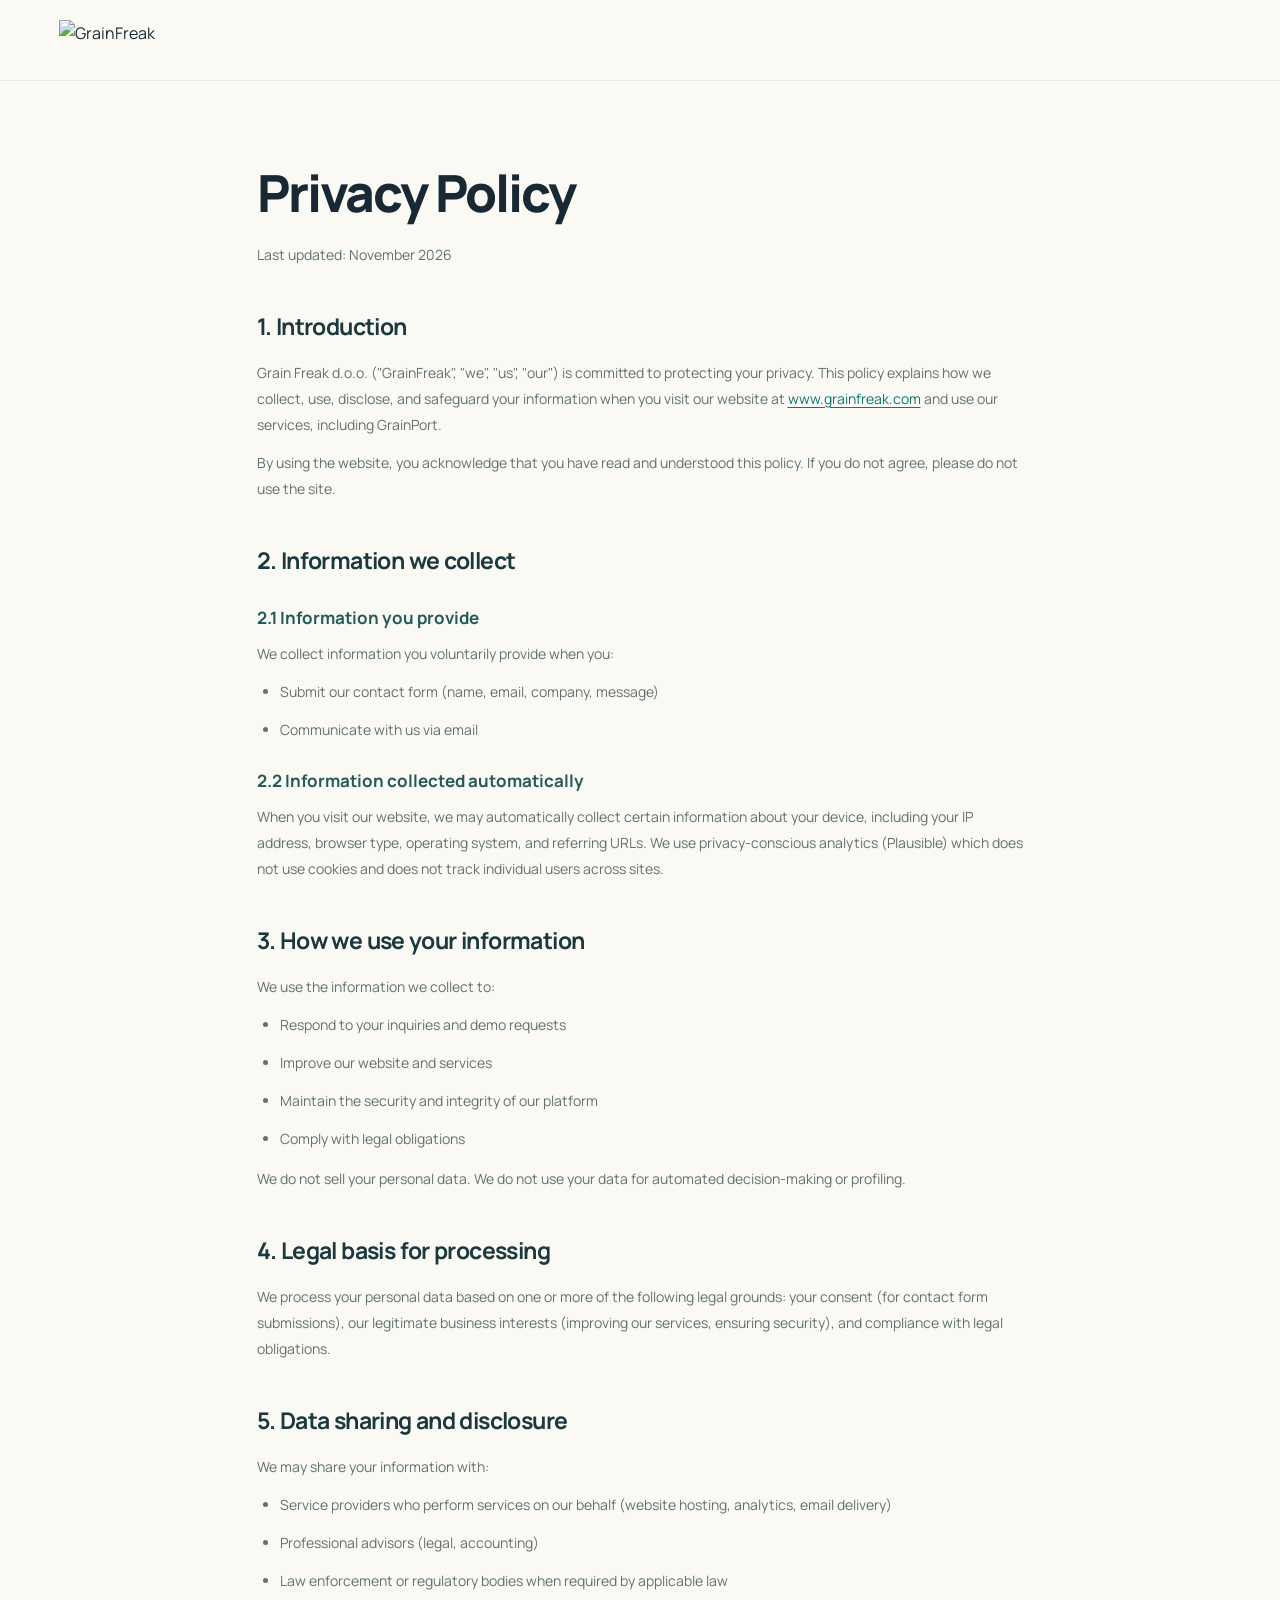
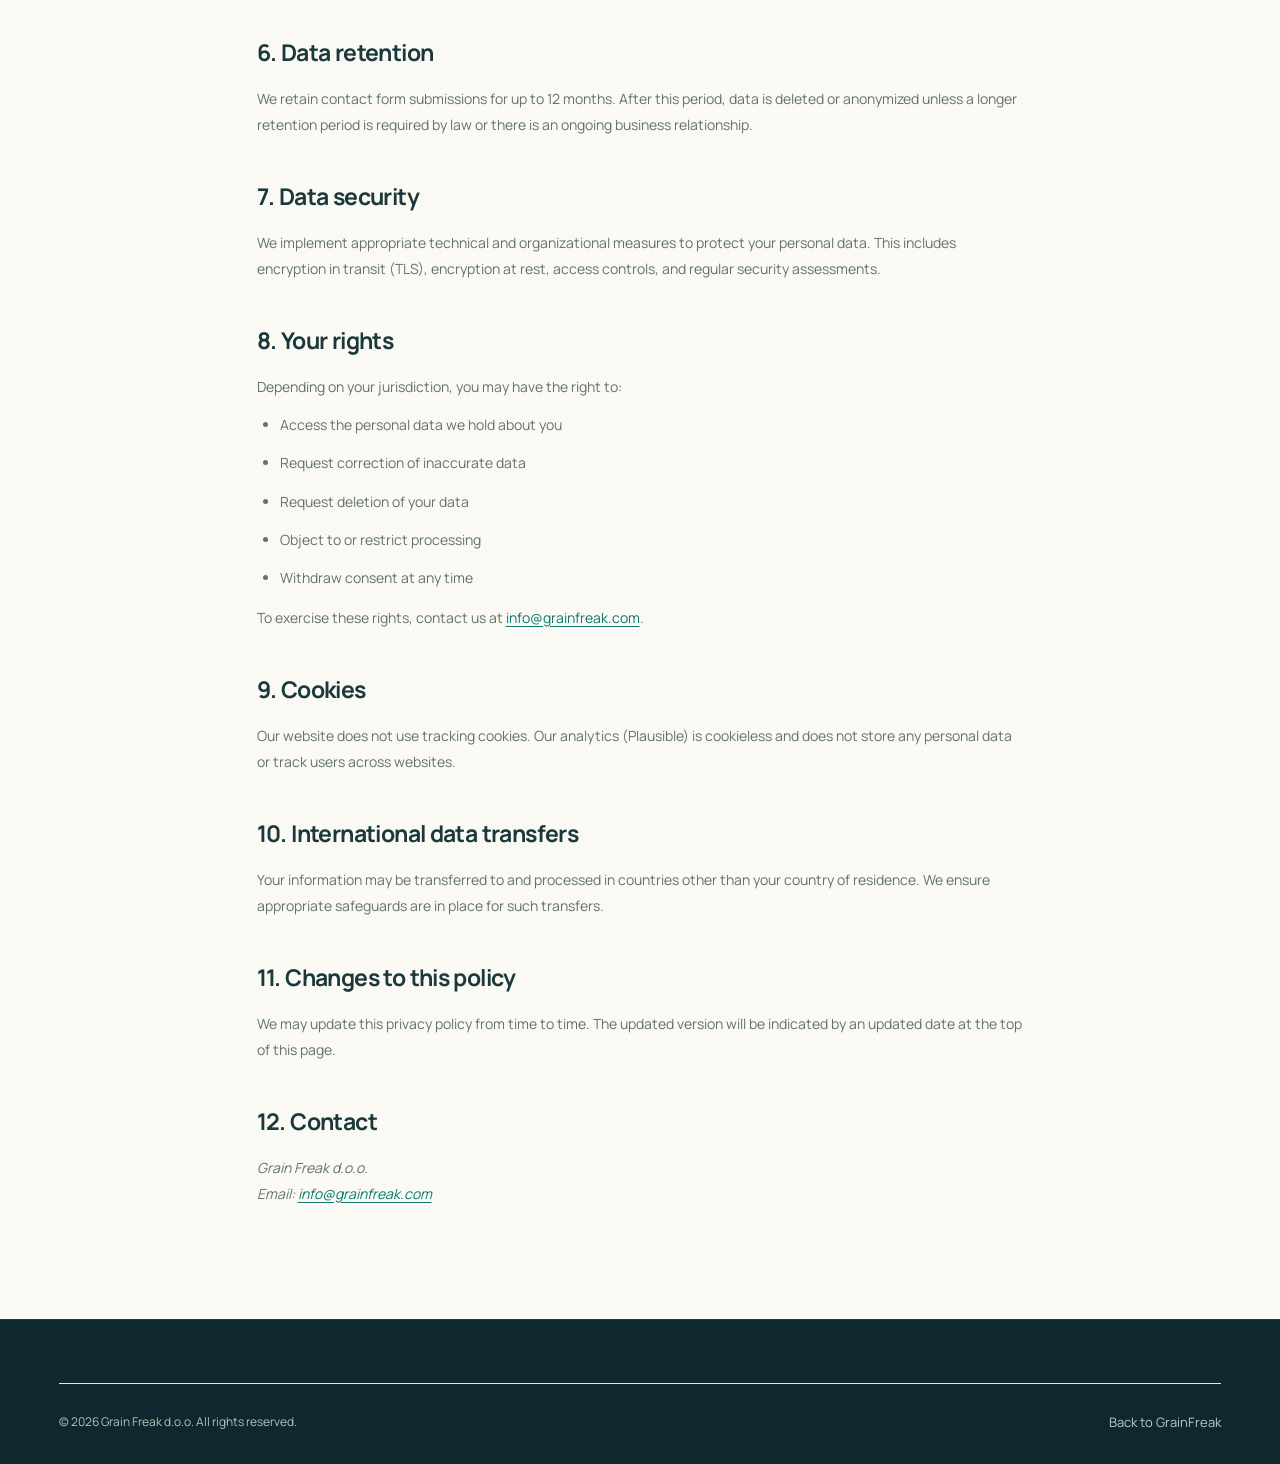
==== commit 26173292: "Upgraded branding" ====
--- a/privacy.html
+++ b/privacy.html
@@ -19,7 +19,7 @@
 <a class="skip-link" href="#main-content">Skip to content</a>
 <nav aria-label="Main navigation" role="navigation">
 <div class="wrap nav-row">
-<a aria-label="GrainFreak home" class="brand" href="index.html"><img alt="" class="brand-mark" height="38" src="assets/grainfreak-mark.svg" width="34"/><span class="brand-wordmark">GrainFreak</span></a>
+<a aria-label="GrainFreak home" class="brand" href="index.html"><img alt="GrainFreak" class="brand-mark" height="36" src="assets/grainport-logo.png"/></a>
 </div>
 </nav>
 <main class="legal-page legal-refined" id="main-content">
--- a/assets/styles.css
+++ b/assets/styles.css
@@ -29,7 +29,7 @@
 nav{position:sticky;top:0;z-index:100;background:rgba(250,248,252,.94);border-bottom:1px solid var(--border);backdrop-filter:blur(18px);-webkit-backdrop-filter:blur(18px)}
 .nav-row{height:78px;display:flex;align-items:center;justify-content:space-between;gap:32px}
 .brand{display:inline-flex;align-items:center;gap:11px;color:var(--ink);text-decoration:none;flex-shrink:0}
-.brand-mark{height:39px;width:36px;display:block;object-fit:contain}
+.brand-mark{height:50px;display:block;object-fit:contain}
 .brand-wordmark{font-weight:800;font-size:25px;line-height:1;letter-spacing:-1.35px}
 .nav-links{display:flex;align-items:center;list-style:none;gap:27px}
 .nav-links a{font-size:13px;text-decoration:none;color:#4F4159;font-weight:600;transition:color .16s}
@@ -204,7 +204,7 @@
   section{padding:75px 0}.sec-title{font-size:38px}
 }
 @media(max-width:630px){
-  .wrap{padding-inline:21px}.brand-wordmark{font-size:23px}.brand-mark{height:34px;width:32px}
+  .wrap{padding-inline:21px}.brand-wordmark{font-size:23px}.brand-mark{height:32px}
   .hero{padding:55px 0 65px}.hero h1{font-size:clamp(40px,10.8vw,55px);letter-spacing:-2.5px}.hero-sub{font-size:15px;line-height:1.75}
   .hero-proof{gap:10px}.hero-actions{display:flex;align-items:stretch}.hero-actions .btn{flex:1 1 180px;padding:13px 14px}
   .hero-visual{transform:none;padding:17px}.hero-visual:hover{transform:none}.hero-visual::before{inset:12px -7px -8px 12px}
--- a/assets/experience.css
+++ b/assets/experience.css
@@ -24,7 +24,7 @@
 /* Navigation mirrors the airy editorial reference rather than a dashboard. */
 nav{background:rgba(250,249,244,.96);border-bottom:1px solid rgba(48,65,60,.08);box-shadow:none}
 .nav-row{height:80px;gap:24px}
-.brand-mark{width:34px;height:38px}
+.brand-mark{height:40px;display:block;object-fit:contain}
 .brand-wordmark{font-size:23px;letter-spacing:-1.15px;color:var(--ink);font-weight:800}
 .nav-links{gap:31px}
 .nav-links a{font-size:12px;font-weight:650;color:#65706D;white-space:nowrap}
@@ -277,7 +277,7 @@
   #contact .cta-band{grid-template-columns:1fr;gap:37px}.contact-photo{max-width:500px}
 }
 @media(max-width:640px){
-  .wrap{padding-inline:20px}.brand-wordmark{font-size:22px}.brand-mark{width:31px;height:34px}
+  .wrap{padding-inline:20px}.brand-wordmark{font-size:22px}.brand-mark{height:34px}
   .hero{padding:53px 0 19px}.hero-badge{font-size:9px;letter-spacing:1.5px;margin-bottom:21px}
   .hero h1{font-size:clamp(40px,10vw,54px);line-height:1.11;letter-spacing:-2.2px;margin-bottom:18px}
   .hero-sub{font-size:14px;line-height:1.77;margin-bottom:23px}.hero-actions .btn{flex:1 1 150px;padding:11px 12px;font-size:12px}
